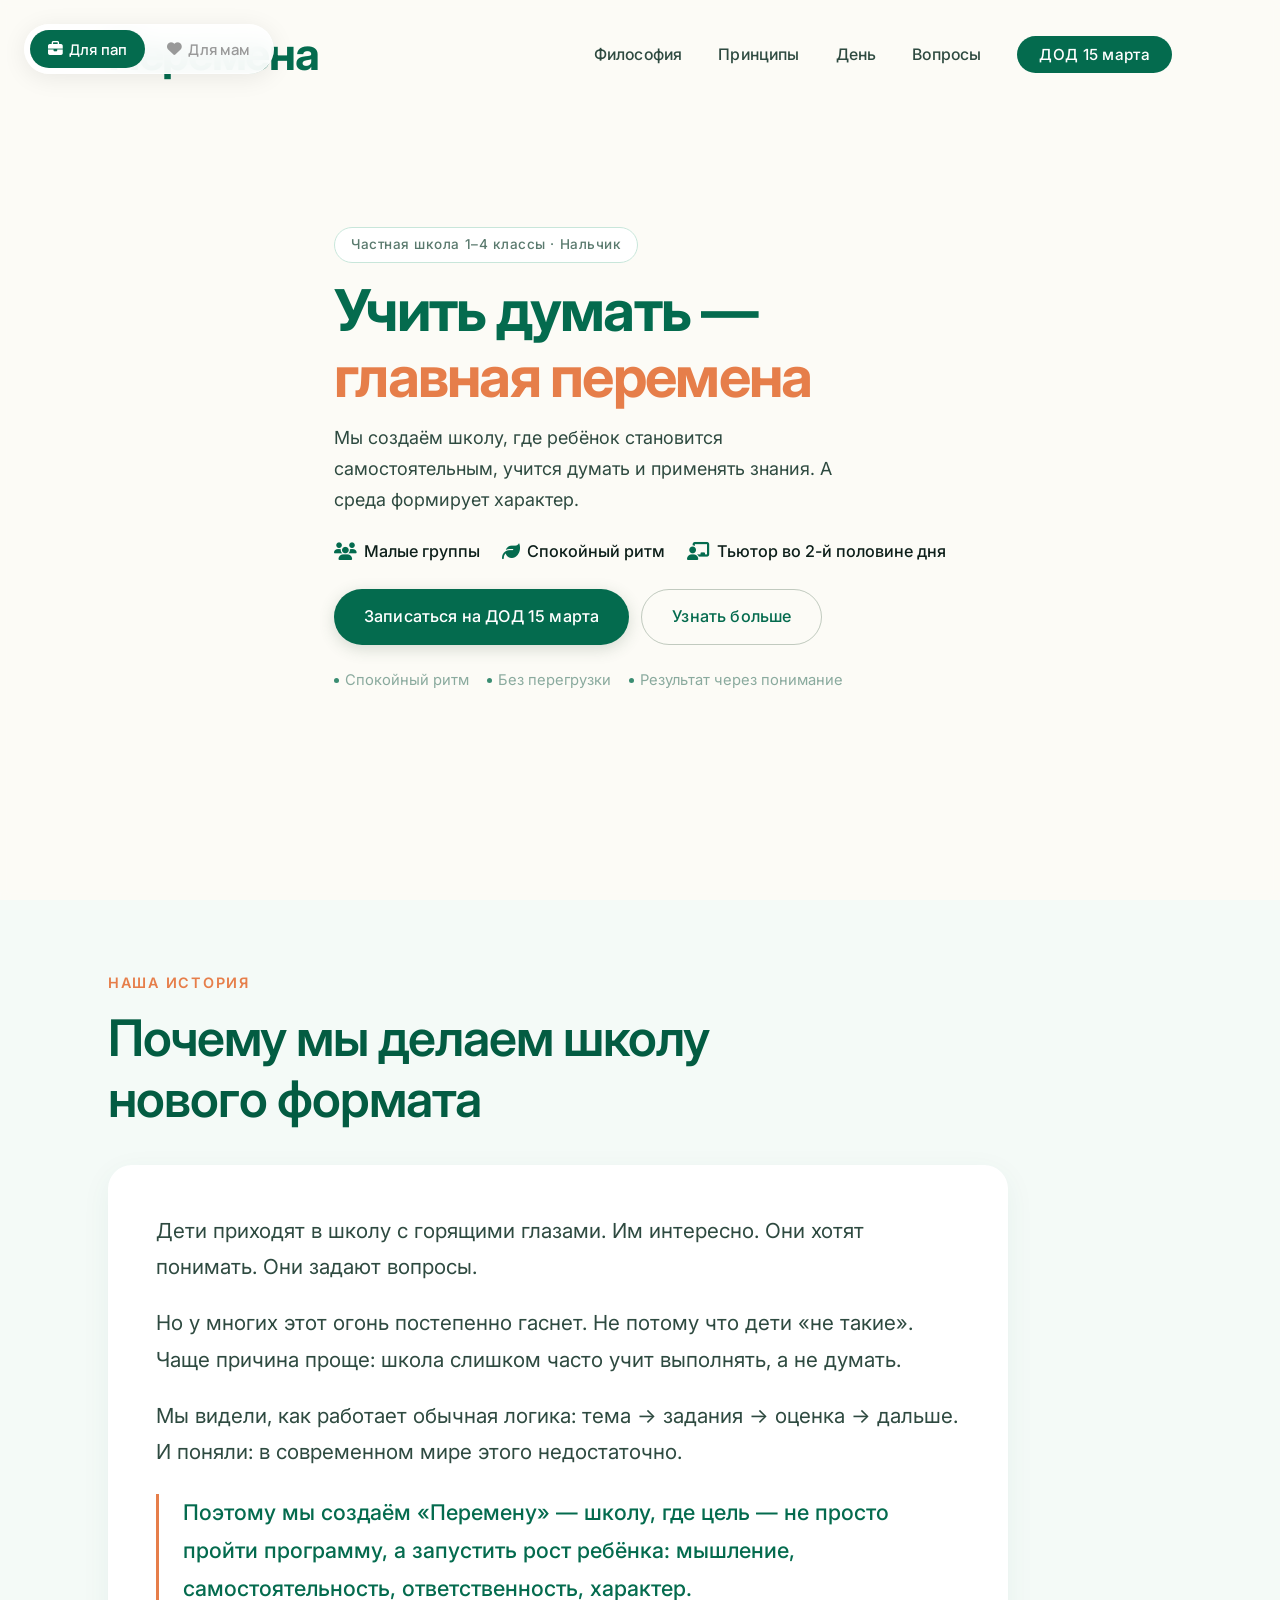
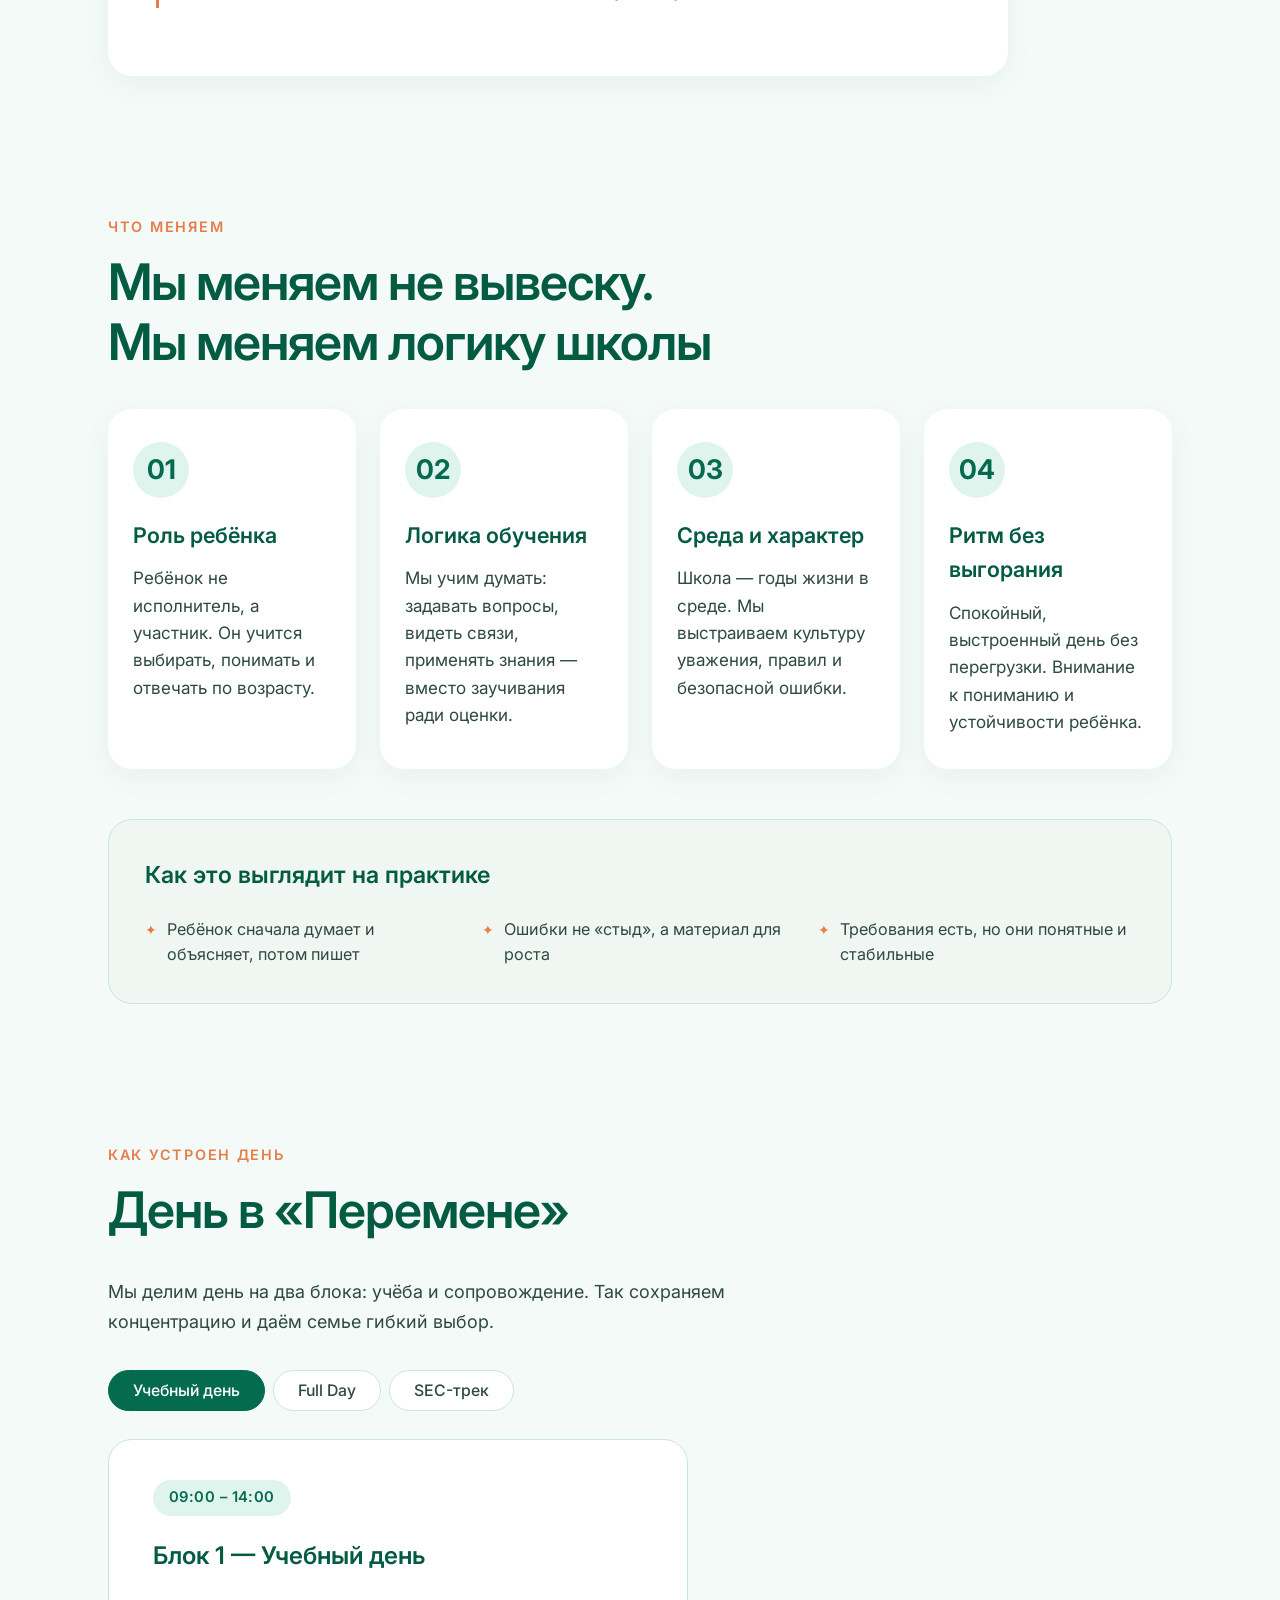
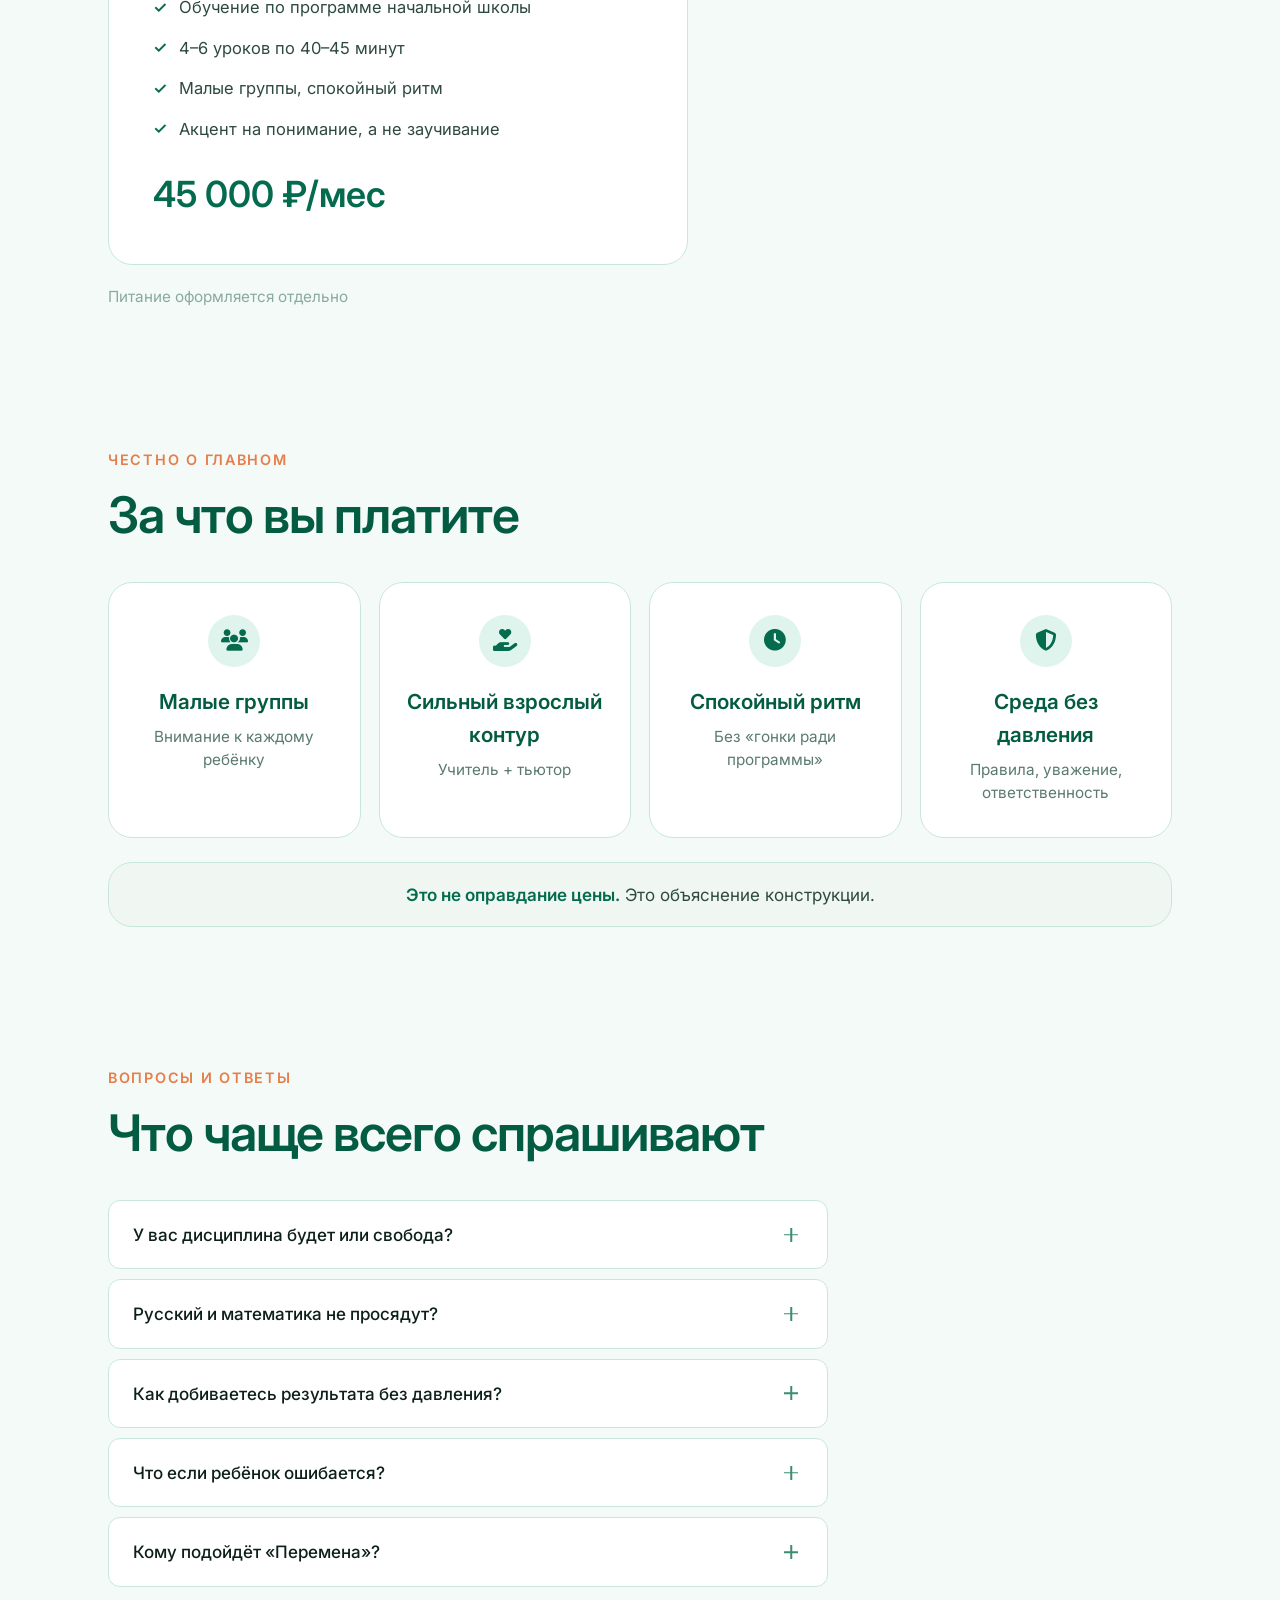
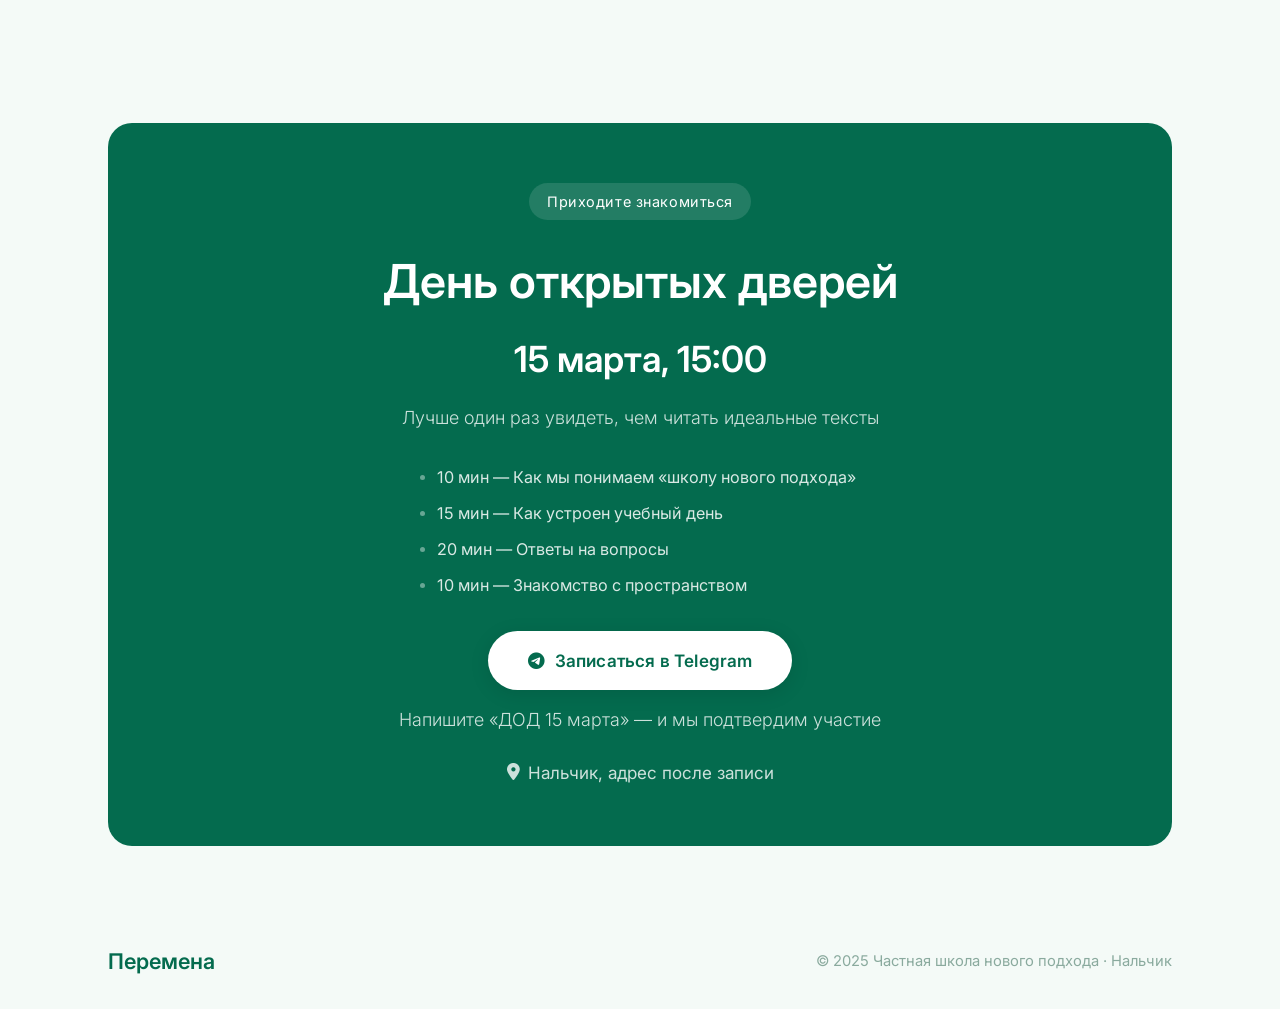
==== index.html @ 1f34ea27 "style: 'Учить думать' green, 'главная перемена' orange" ====
<!DOCTYPE html>
<html lang="ru">
<head>
    <meta charset="UTF-8">
    <meta name="viewport" content="width=device-width, initial-scale=1.0">
    <title>Перемена — частная школа нового подхода в Нальчике</title>
    <link rel="preconnect" href="https://fonts.googleapis.com">
    <link rel="preconnect" href="https://fonts.gstatic.com" crossorigin>
    <link href="https://fonts.googleapis.com/css2?family=Cormorant+Garamond:ital,wght@0,400;0,500;0,600;0,700;1,400;1,500&family=Inter:opsz,wght@14..32,300;14..32,400;14..32,500;14..32,600;14..32,700&family=Manrope:wght@300;400;500;600;700&display=swap" rel="stylesheet">
    <link rel="stylesheet" href="https://cdnjs.cloudflare.com/ajax/libs/font-awesome/6.5.1/css/all.min.css">
    <link rel="stylesheet" href="style1.css">
    <link rel="stylesheet" href="style-mom.css">
</head>
<body class="mode-dad">

    <!-- Переключатель -->
    <div class="mode-switcher" id="modeSwitcher">
        <button class="mode-btn mode-btn-dad active" id="btnDad" onclick="setMode('dad')">
            <i class="fas fa-briefcase"></i> Для пап
        </button>
        <button class="mode-btn mode-btn-mom" id="btnMom" onclick="setMode('mom')">
            <i class="fas fa-heart"></i> Для мам
        </button>
    </div>

    <!-- Навигация -->
    <nav class="navbar" id="navbar">
        <div class="container nav-container">
            <a href="#hero" class="logo">Перемена</a>
            <div class="nav-menu" id="navMenu">
                <ul class="nav-list">
                    <li><a href="#why" class="nav-link">Философия</a></li>
                    <li><a href="#changes" class="nav-link">Принципы</a></li>
                    <li><a href="#schedule" class="nav-link">День</a></li>
                    <li><a href="#faq" class="nav-link">Вопросы</a></li>
                    <li><a href="#cta" class="nav-link btn-nav">ДОД 15 марта</a></li>
                </ul>
            </div>
            <div class="nav-toggle" id="navToggle">
                <span></span><span></span><span></span>
            </div>
        </div>
    </nav>

    <!-- Hero -->
    <section class="hero" id="hero">
        <div class="container">
            <div class="hero-content anim-up">
                <span class="badge">Частная школа 1–4 классы · Нальчик</span>
                <h1 class="dad-content"><span class="text-green">Учить думать —</span><br><span class="text-accent">главная перемена</span></h1>
                <h1 class="mom-content">Школа, где ребенок учится мыслить и действовать самостоятельно</h1>
                <p class="hero-description dad-content">Мы создаём школу, где ребёнок становится самостоятельным, учится думать и применять знания. А среда формирует характер.</p>
                <p class="hero-description mom-content">Здесь детей не торопят и не давят. Здесь учат думать, чувствовать и расти — в безопасной, тёплой среде, где каждый ребёнок важен.</p>
                <div class="hero-features">
                    <div class="feature"><i class="fas fa-users"></i> Малые группы</div>
                    <div class="feature"><i class="fas fa-leaf"></i> Спокойный ритм</div>
                    <div class="feature dad-content"><i class="fas fa-chalkboard-teacher"></i> Тьютор во 2-й половине дня</div>
                    <div class="feature mom-content"><i class="fas fa-heart"></i> Забота и внимание</div>
                </div>
                <div class="hero-buttons dad-content">
                    <a href="#cta" class="btn btn-primary">Записаться на ДОД 15 марта</a>
                    <a href="#why" class="btn btn-outline">Узнать больше</a>
                </div>
                <div class="hero-buttons mom-content">
                    <a href="#cta" class="btn btn-primary">Записаться на консультацию</a>
                    <a href="#why" class="btn btn-outline">Узнать больше</a>
                </div>
                <div class="hero-markers">
                    <span class="marker"><span class="marker-dot"></span> Спокойный ритм</span>
                    <span class="marker"><span class="marker-dot"></span> Без перегрузки</span>
                    <span class="marker dad-content"><span class="marker-dot"></span> Результат через понимание</span>
                    <span class="marker mom-content"><span class="marker-dot"></span> Требовательно и уважительно</span>
                </div>
            </div>
        </div>
    </section>

    <!-- Почему мы -->
    <section class="section" id="why">
        <div class="container">
            <div class="section-header anim-up">
                <span class="section-badge">Наша история</span>
                <h2 class="dad-content">Почему мы делаем школу<br>нового формата</h2>
                <h2 class="mom-content">Школа, которая бережёт детство</h2>
            </div>
            <div class="story-card anim-up">
                <div class="story-text dad-content">
                    <p>Дети приходят в школу с горящими глазами. Им интересно. Они хотят понимать. Они задают вопросы.</p>
                    <p>Но у многих этот огонь постепенно гаснет. Не потому что дети «не такие». Чаще причина проще: школа слишком часто учит выполнять, а не думать.</p>
                    <p>Мы видели, как работает обычная логика: тема → задания → оценка → дальше. И поняли: в современном мире этого недостаточно.</p>
                    <p class="story-emphasis">Поэтому мы создаём «Перемену» — школу, где цель — не просто пройти программу, а запустить рост ребёнка: мышление, самостоятельность, ответственность, характер.</p>
                </div>
                <div class="story-text mom-content">
                    <p>Каждое утро вы отпускаете ребёнка и хотите одного — чтобы он вернулся домой живым, счастливым и с горящими глазами.</p>
                    <p>Не уставшим. Не подавленным. Не с ощущением, что он хуже других.</p>
                    <p>Мы создали «Перемену», потому что верим: школа должна быть местом, где ребёнку хорошо. Где его слышат, понимают и дают расти в своём темпе.</p>
                    <p class="story-emphasis">Здесь ваш ребёнок будет в безопасности — эмоционально и физически. Здесь его будут любить, требовать и верить в него каждый день.</p>
                </div>
            </div>
        </div>
    </section>

    <!-- Принципы -->
    <section class="section" id="changes">
        <div class="container">
            <div class="section-header anim-up">
                <span class="section-badge">Что меняем</span>
                <h2 class="dad-content">Мы меняем не вывеску.<br>Мы меняем логику школы</h2>
                <h2 class="mom-content">Среда, в которой дети расцветают</h2>
            </div>
            <div class="principles-grid">
                <div class="principle-card anim-up">
                    <div class="principle-number">01</div>
                    <h3>Роль ребёнка</h3>
                    <p class="dad-content">Ребёнок не исполнитель, а участник. Он учится выбирать, понимать и отвечать по возрасту.</p>
                    <p class="mom-content">Ваш ребёнок — не «ученик», которого надо заполнить знаниями. Он живой человек, которого мы уважаем и слышим каждый день.</p>
                </div>
                <div class="principle-card anim-up">
                    <div class="principle-number">02</div>
                    <h3>Логика обучения</h3>
                    <p class="dad-content">Мы учим думать: задавать вопросы, видеть связи, применять знания — вместо заучивания ради оценки.</p>
                    <p class="mom-content">Не «выучи и ответь», а «пойми и объясни». Дети учатся думать, а не бояться ошибиться.</p>
                </div>
                <div class="principle-card anim-up">
                    <div class="principle-number">03</div>
                    <h3>Среда и характер</h3>
                    <p class="dad-content">Школа — годы жизни в среде. Мы выстраиваем культуру уважения, правил и безопасной ошибки.</p>
                    <p class="mom-content">Тёплая атмосфера, добрые взрослые, никакого крика и унижения. Ошибки — это нормально.</p>
                </div>
                <div class="principle-card anim-up">
                    <div class="principle-number">04</div>
                    <h3>Ритм без выгорания</h3>
                    <p class="dad-content">Спокойный, выстроенный день без перегрузки. Внимание к пониманию и устойчивости ребёнка.</p>
                    <p class="mom-content">Никаких гонок и перегрузок. Ребёнок приходит домой не измотанным, а живым.</p>
                </div>
            </div>
            <div class="practice-box anim-up">
                <h3>
                    <span class="dad-content">Как это выглядит на практике</span>
                    <span class="mom-content">Как выглядит обычный день</span>
                </h3>
                <div class="practice-items">
                    <div class="practice-item">
                        <span class="practice-icon">✦</span>
                        <span class="dad-content">Ребёнок сначала думает и объясняет, потом пишет</span>
                        <span class="mom-content">Дети приходят с улыбкой и уходят с улыбкой</span>
                    </div>
                    <div class="practice-item">
                        <span class="practice-icon">✦</span>
                        <span class="dad-content">Ошибки не «стыд», а материал для роста</span>
                        <span class="mom-content">Учитель знает имя, характер и особенности каждого</span>
                    </div>
                    <div class="practice-item">
                        <span class="practice-icon">✦</span>
                        <span class="dad-content">Требования есть, но они понятные и стабильные</span>
                        <span class="mom-content">Родители всегда знают, как проходит день ребёнка</span>
                    </div>
                </div>
            </div>
        </div>
    </section>

    <!-- Расписание -->
    <section class="section" id="schedule">
        <div class="container">
            <div class="section-header anim-up">
                <span class="section-badge">Как устроен день</span>
                <h2>День в «Перемене»</h2>
            </div>
            <p class="section-description anim-up">Мы делим день на два блока: учёба и сопровождение. Так сохраняем концентрацию и даём семье гибкий выбор.</p>
            <div class="schedule-tabs anim-up">
                <button class="tab active" data-tab="tab1">Учебный день</button>
                <button class="tab" data-tab="tab2">Full Day</button>
                <button class="tab" data-tab="tab3">SEC-трек</button>
            </div>
            <div class="tab-content active" id="tab1">
                <div class="schedule-card anim-up">
                    <div class="schedule-time">09:00 – 14:00</div>
                    <h3>Блок 1 — Учебный день</h3>
                    <ul class="schedule-list">
                        <li><span class="check-icon">✓</span> Обучение по программе начальной школы</li>
                        <li><span class="check-icon">✓</span> 4–6 уроков по 40–45 минут</li>
                        <li><span class="check-icon">✓</span> Малые группы, спокойный ритм</li>
                        <li><span class="check-icon">✓</span> Акцент на понимание, а не заучивание</li>
                    </ul>
                    <div class="schedule-price dad-content">45 000 ₽/мес</div>
                    <a href="#cta" class="btn btn-primary mom-content" style="margin-top:24px;">Узнать подробности</a>
                </div>
            </div>
            <div class="tab-content" id="tab2">
                <div class="schedule-card">
                    <div class="schedule-time">14:00 – 18:00</div>
                    <h3>Блок 2 — Full Day сопровождение</h3>
                    <ul class="schedule-list">
                        <li><span class="check-icon">✓</span> Тьюторское сопровождение</li>
                        <li><span class="check-icon">✓</span> Домашние задания в мягком режиме</li>
                        <li><span class="check-icon">✓</span> Прогулки и движение</li>
                        <li><span class="check-icon">✓</span> Развивающие занятия и игры</li>
                    </ul>
                    <div class="schedule-note">Во второй половине дня работают тьюторы, а не предметники</div>
                    <div class="schedule-price dad-content">+10 000 ₽ → 55 000 ₽/мес</div>
                    <a href="#cta" class="btn btn-primary mom-content" style="margin-top:24px;">Записаться</a>
                </div>
            </div>
            <div class="tab-content" id="tab3">
                <div class="schedule-card">
                    <div class="schedule-time">14:00 – 19:00</div>
                    <h3>Full Day — SEC-трек</h3>
                    <ul class="schedule-list">
                        <li><span class="check-icon">✓</span> Развитие soft skills</li>
                        <li><span class="check-icon">✓</span> Коммуникация и выступления</li>
                        <li><span class="check-icon">✓</span> Работа в команде</li>
                        <li><span class="check-icon">✓</span> Проекты и креативные модули</li>
                    </ul>
                    <div class="schedule-price dad-content">+20 000 ₽ → 65 000 ₽/мес</div>
                    <a href="#cta" class="btn btn-primary mom-content" style="margin-top:24px;">Узнать подробности</a>
                </div>
            </div>
            <div class="price-note dad-content">Питание оформляется отдельно</div>
            <div class="price-note mom-content">Стоимость — по запросу на консультации</div>
        </div>
    </section>

    <!-- Ценности -->
    <section class="section" id="values">
        <div class="container">
            <div class="section-header anim-up">
                <span class="section-badge dad-content">Честно о главном</span>
                <span class="section-badge mom-content">Что получает ваш ребёнок</span>
                <h2 class="dad-content">За что вы платите</h2>
                <h2 class="mom-content">Всё, что важно для мамы</h2>
            </div>
            <div class="value-grid">
                <div class="value-card anim-up"><div class="value-icon"><i class="fas fa-users"></i></div><h3>Малые группы</h3><p class="dad-content">Внимание к каждому ребёнку</p><p class="mom-content">Учитель видит именно вашего ребёнка</p></div>
                <div class="value-card anim-up"><div class="value-icon"><i class="fas fa-hand-holding-heart"></i></div><h3 class="dad-content">Сильный взрослый контур</h3><h3 class="mom-content">Тёплые взрослые рядом</h3><p class="dad-content">Учитель + тьютор</p><p class="mom-content">Учитель и тьютор, которым можно доверять</p></div>
                <div class="value-card anim-up"><div class="value-icon"><i class="fas fa-clock"></i></div><h3>Спокойный ритм</h3><p class="dad-content">Без «гонки ради программы»</p><p class="mom-content">Ребёнок не устаёт и не выгорает</p></div>
                <div class="value-card anim-up"><div class="value-icon"><i class="fas fa-shield-alt"></i></div><h3 class="dad-content">Среда без давления</h3><h3 class="mom-content">Безопасная среда</h3><p class="dad-content">Правила, уважение, ответственность</p><p class="mom-content">Никакого крика, унижения и буллинга</p></div>
            </div>
            <div class="value-footer anim-up">
                <p class="dad-content"><span class="highlight">Это не оправдание цены.</span> Это объяснение конструкции.</p>
                <p class="mom-content"><span class="highlight">Хотите увидеть своими глазами?</span> Приходите на консультацию.</p>
            </div>
        </div>
    </section>

    <!-- FAQ -->
    <section class="section" id="faq">
        <div class="container">
            <div class="section-header anim-up">
                <span class="section-badge">Вопросы и ответы</span>
                <h2 class="dad-content">Что чаще всего спрашивают</h2>
                <h2 class="mom-content">Вопросы, которые волнуют мам</h2>
            </div>
            <div class="faq-grid anim-up">
                <div class="faq-item"><div class="faq-question"><span class="dad-content">У вас дисциплина будет или свобода?</span><span class="mom-content">Моему ребёнку будет комфортно?</span><span class="faq-icon"></span></div><div class="faq-answer"><div class="faq-answer-inner"><span class="dad-content">Будет порядок и правила — спокойно и уважительно. Наша цель — не «удобные дети», а самостоятельные.</span><span class="mom-content">Да. Мы создаём среду, где ребёнок чувствует себя в безопасности. Правила есть, но они понятные и добрые.</span></div></div></div>
                <div class="faq-item"><div class="faq-question"><span class="dad-content">Русский и математика не просядут?</span><span class="mom-content">А вдруг ребёнок отстанет от программы?</span><span class="faq-icon"></span></div><div class="faq-answer"><div class="faq-answer-inner"><span class="dad-content">База остаётся базой. Мы следим не за «объёмом», а за пониманием и устойчивыми навыками.</span><span class="mom-content">Мы следим за пониманием, а не за объёмом. Ребёнок идёт вперёд, когда готов.</span></div></div></div>
                <div class="faq-item"><div class="faq-question"><span class="dad-content">Как добиваетесь результата без давления?</span><span class="mom-content">Как вы относитесь к ошибкам детей?</span><span class="faq-icon"></span></div><div class="faq-answer"><div class="faq-answer-inner"><span class="dad-content">Результат держится на ритме, требованиях, обратной связи и среде.</span><span class="mom-content">С любовью и пониманием. Ошибка — это не стыд, а часть пути.</span></div></div></div>
                <div class="faq-item"><div class="faq-question"><span class="dad-content">Что если ребёнок ошибается?</span><span class="mom-content">Как я буду знать, как дела у ребёнка?</span><span class="faq-icon"></span></div><div class="faq-answer"><div class="faq-answer-inner"><span class="dad-content">Ошибка — часть обучения. Поддержка есть, но требования тоже.</span><span class="mom-content">Мы на связи. Вы всегда знаете, как прошёл день.</span></div></div></div>
                <div class="faq-item"><div class="faq-question"><span>Кому подойдёт «Перемена»?</span><span class="faq-icon"></span></div><div class="faq-answer"><div class="faq-answer-inner"><span>Семьям, где школа — это не только знания, но и тепло, забота и радость учиться.</span></div></div></div>
            </div>
        </div>
    </section>

    <!-- CTA -->
    <section class="section cta-section" id="cta">
        <div class="container">
            <div class="cta-card dad-content anim-up">
                <span class="cta-badge">Приходите знакомиться</span>
                <h2>День открытых дверей</h2>
                <div class="cta-date">15 марта, 15:00</div>
                <p>Лучше один раз увидеть, чем читать идеальные тексты</p>
                <div class="cta-program">
                    <div class="program-item"><span class="program-dot"></span> 10 мин — Как мы понимаем «школу нового подхода»</div>
                    <div class="program-item"><span class="program-dot"></span> 15 мин — Как устроен учебный день</div>
                    <div class="program-item"><span class="program-dot"></span> 20 мин — Ответы на вопросы</div>
                    <div class="program-item"><span class="program-dot"></span> 10 мин — Знакомство с пространством</div>
                </div>
                <a href="#" class="btn btn-cta"><i class="fab fa-telegram"></i> Записаться в Telegram</a>
                <p class="cta-note">Напишите «ДОД 15 марта» — и мы подтвердим участие</p>
                <div class="cta-address"><i class="fas fa-map-marker-alt"></i><span>Нальчик, адрес после записи</span></div>
            </div>
            <div class="cta-card cta-card-mom mom-content anim-up">
                <span class="cta-badge">Приходите познакомиться</span>
                <h2>Почувствуйте атмосферу сами</h2>
                <p>Слова — это одно. Но когда вы войдёте и увидите — вы поймёте сразу.</p>
                <div class="cta-program">
                    <div class="program-item"><span class="program-dot"></span> Живое знакомство с пространством</div>
                    <div class="program-item"><span class="program-dot"></span> Рассказ об атмосфере и подходе</div>
                    <div class="program-item"><span class="program-dot"></span> Ответы на все вопросы мамы</div>
                    <div class="program-item"><span class="program-dot"></span> Без давления и обязательств</div>
                </div>
                <a href="#" class="btn btn-cta"><i class="fab fa-telegram"></i> Написать в Telegram</a>
                <p class="cta-note">Напишите «Хочу прийти» — и мы свяжемся с вами лично</p>
            </div>
        </div>
    </section>

    <footer>
        <div class="container">
            <div class="footer-content">
                <div class="footer-logo">Перемена</div>
                <div class="footer-copyright">© 2025 Частная школа нового подхода · Нальчик</div>
            </div>
        </div>
    </footer>

    <script>
    function setMode(mode){const b=document.body,bd=document.getElementById('btnDad'),bm=document.getElementById('btnMom');b.classList.remove('mode-dad','mode-mom');b.classList.add('mode-'+mode);bd.classList.toggle('active',mode==='dad');bm.classList.toggle('active',mode==='mom');localStorage.setItem('siteMode',mode)}
    const sm=localStorage.getItem('siteMode');if(sm)setMode(sm);
    const nb=document.getElementById('navbar');window.addEventListener('scroll',()=>nb.classList.toggle('scrolled',scrollY>40));
    const nt=document.getElementById('navToggle'),nm=document.getElementById('navMenu');nt.addEventListener('click',()=>{nm.classList.toggle('active');nt.classList.toggle('active')});document.querySelectorAll('.nav-link').forEach(l=>l.addEventListener('click',()=>{nm.classList.remove('active');nt.classList.remove('active')}));
    document.querySelectorAll('.tab').forEach(t=>t.addEventListener('click',()=>{document.querySelectorAll('.tab').forEach(x=>x.classList.remove('active'));document.querySelectorAll('.tab-content').forEach(x=>x.classList.remove('active'));t.classList.add('active');document.getElementById(t.dataset.tab).classList.add('active')}));
    document.querySelectorAll('.faq-question').forEach(q=>q.addEventListener('click',()=>{const i=q.parentElement,a=i.classList.contains('active');document.querySelectorAll('.faq-item').forEach(x=>x.classList.remove('active'));if(!a)i.classList.add('active')}));
    document.querySelectorAll('a[href^="#"]').forEach(a=>a.addEventListener('click',e=>{e.preventDefault();const t=document.querySelector(a.getAttribute('href'));if(t)t.scrollIntoView({behavior:'smooth',block:'start'})}));
    const obs=new IntersectionObserver(e=>e.forEach(x=>{if(x.isIntersecting)x.target.classList.add('visible')}),{threshold:0.08,rootMargin:'0px 0px -40px 0px'});document.querySelectorAll('.anim-up').forEach(el=>obs.observe(el));
    </script>
</body>
</html>
---- style1.css ----
/* ========== RESET & VARIABLES ========== */
*, *::before, *::after { margin: 0; padding: 0; box-sizing: border-box; }

:root {
    --primary: #046b4e;
    --primary-dark: #035c42;
    --primary-light: #e0f4ee;
    --primary-muted: #3a8d72;
    --accent: #e67e4a;
    --accent-light: #fdf3ed;
    --text-dark: #0d1f1a;
    --text-medium: #2e4a40;
    --text-light: #5a7a6e;
    --text-muted: #8aaa9e;
    --bg: #f4faf7;
    --bg-warm: #f8fcfa;
    --white: #ffffff;
    --cream: #f0f7f3;
    --border: #c8e6da;
    --shadow-sm: 0 2px 8px rgba(4,107,78,0.04);
    --shadow: 0 8px 30px rgba(4,107,78,0.06);
    --shadow-hover: 0 16px 48px rgba(4,107,78,0.1);
    --radius: 24px;
    --radius-sm: 12px;
    --radius-xs: 8px;
    --transition: 0.4s cubic-bezier(0.23, 1, 0.32, 1);
    --font-display: 'Inter', -apple-system, sans-serif;
    --font-body: 'Inter', -apple-system, sans-serif;
}

html { font-size: 18px; scroll-behavior: smooth; }

body {
    font-family: var(--font-body);
    background-color: var(--bg);
    background-image: url('https://images.unsplash.com/photo-1580582932707-520aed937b7b?q=80&w=2070&auto=format&fit=crop');
    background-size: cover;
    background-position: center;
    background-attachment: fixed;
    color: var(--text-dark);
    line-height: 1.6;
    font-weight: 400;
    -webkit-font-smoothing: antialiased;
    overflow-x: hidden;
}
body::after {
    content: '';
    position: fixed;
    inset: 0;
    background: rgba(254, 251, 247, 0.78);
    backdrop-filter: blur(5px);
    -webkit-backdrop-filter: blur(5px);
    z-index: 0;
    pointer-events: none;
}

.container { max-width: 1120px; margin: 0 auto; padding: 0 28px; }

/* ========== ANIMATIONS ========== */
.anim-up {
    opacity: 0;
    transform: translateY(32px);
    transition: opacity 0.7s var(--transition), transform 0.7s var(--transition);
}
.anim-up.visible {
    opacity: 1;
    transform: translateY(0);
}

/* ========== NAVBAR ========== */
.navbar {
    position: fixed;
    top: 0; left: 0; right: 0;
    z-index: 100;
    padding: 18px 0;
    transition: all 0.4s ease;
    background: transparent;
}
.navbar.scrolled {
    background: rgba(255, 251, 247, 0.92);
    backdrop-filter: blur(10px);
    -webkit-backdrop-filter: blur(10px);
    padding: 12px 0;
    border-bottom: 1px solid rgba(43, 79, 59, 0.08);
    box-shadow: var(--shadow-sm);
}
.nav-container { display: flex; justify-content: space-between; align-items: center; }
.logo {
    font-size: 2.5rem;
    font-weight: 700;
    color: var(--primary);
    text-decoration: none;
    letter-spacing: -0.03em;
}
.nav-list {
    display: flex; list-style: none;
    gap: 36px; align-items: center;
}
.nav-link {
    text-decoration: none;
    color: var(--text-medium);
    font-weight: 500;
    font-size: 0.88rem;
    letter-spacing: 0.01em;
    transition: color 0.25s;
    position: relative;
}
.nav-link::after {
    content: '';
    position: absolute; bottom: -4px; left: 0;
    width: 0; height: 1.5px;
    background: var(--primary);
    transition: width 0.3s ease;
}
.nav-link:hover { color: var(--primary); }
.nav-link:hover::after { width: 100%; }
.btn-nav {
    background: var(--primary);
    color: var(--white) !important;
    padding: 9px 22px;
    border-radius: 50px;
    font-size: 0.85rem;
    transition: all 0.3s ease;
    letter-spacing: 0.02em;
}
.btn-nav::after { display: none; }
.btn-nav:hover { background: var(--primary-dark); color: var(--white) !important; transform: translateY(-1px); }

/* Burger */
.nav-toggle { display: none; cursor: pointer; width: 28px; height: 20px; position: relative; }
.nav-toggle span {
    display: block; width: 100%; height: 2px;
    background: var(--primary);
    position: absolute; left: 0;
    transition: all 0.3s ease;
}
.nav-toggle span:nth-child(1) { top: 0; }
.nav-toggle span:nth-child(2) { top: 9px; }
.nav-toggle span:nth-child(3) { top: 18px; }
.nav-toggle.active span:nth-child(1) { top: 9px; transform: rotate(45deg); }
.nav-toggle.active span:nth-child(2) { opacity: 0; }
.nav-toggle.active span:nth-child(3) { top: 9px; transform: rotate(-45deg); }

/* ========== HERO ========== */
.hero {
    min-height: 100vh;
    display: flex; align-items: center; justify-content: center;
    padding: 80px 0 60px;
    position: relative;
    z-index: 1;
    background: none;
    overflow: hidden;
}
.hero::before { display: none; }
.hero-content { max-width: 700px; position: relative; z-index: 1; }
.badge {
    display: inline-block;
    background: var(--white);
    color: var(--text-light);
    padding: 6px 16px;
    border-radius: 50px;
    font-size: 0.75rem;
    font-weight: 500;
    margin-bottom: 14px;
    letter-spacing: 0.04em;
    border: 1px solid var(--border);
}
h1 {
    font-size: clamp(2rem, 5vw, 3.2rem);
    font-weight: 700;
    letter-spacing: -0.03em;
    color: var(--primary-dark);
    margin-bottom: 14px;
    line-height: 1.15;
}
.text-green { color: var(--primary); }
.text-accent { color: var(--accent); }
.hero-subtitle {
    font-size: clamp(1.55rem, 3vw, 2rem);
    font-weight: 600;
    color: var(--accent);
    margin-bottom: 16px;
    line-height: 1.5;
}
.hero-description {
    font-size: 1rem;
    color: var(--text-medium);
    margin-bottom: 24px;
    max-width: 540px;
    line-height: 1.7;
    font-weight: 400;
}
.hero-features {
    display: flex; gap: 22px; flex-wrap: wrap; margin-bottom: 24px;
}
.feature {
    display: flex; align-items: center; gap: 7px;
    color: var(--text-dark); font-weight: 500; font-size: 0.9rem;
}
.feature i { color: var(--primary); font-size: 1rem; }

.hero-buttons { display: flex; gap: 12px; flex-wrap: wrap; margin-bottom: 24px; }
.btn {
    display: inline-flex; align-items: center; justify-content: center;
    padding: 14px 30px; border-radius: 50px;
    font-family: var(--font-body);
    font-weight: 500; text-decoration: none;
    transition: all var(--transition);
    border: none; cursor: pointer;
    font-size: 0.9rem; gap: 8px;
    letter-spacing: 0.01em;
}
.btn-primary {
    background: var(--primary); color: var(--white);
    box-shadow: 0 4px 16px rgba(58,90,64,0.2);
}
.btn-primary:hover { background: var(--primary-dark); transform: translateY(-2px); box-shadow: 0 8px 24px rgba(58,90,64,0.25); }
.btn-outline {
    background: transparent; color: var(--primary);
    border: 1.5px solid rgba(58,90,64,0.3);
}
.btn-outline:hover { background: var(--primary-light); border-color: var(--primary); }

.hero-markers { display: flex; gap: 18px; flex-wrap: wrap; }
.marker {
    display: flex; align-items: center; gap: 6px;
    color: var(--text-muted); font-size: 0.82rem; font-weight: 400;
}
.marker-dot {
    width: 5px; height: 5px;
    background: var(--primary-muted);
    border-radius: 50%;
    flex-shrink: 0;
}

/* ========== SECTIONS ========== */
.section {
    padding: 68px 0;
    background: none;
    margin: 0;
    border-radius: 0;
    position: relative;
    z-index: 1;
}
.section:first-of-type {
    border-radius: 0;
}
.section + .section { border-top: none; }

.section-header { margin-bottom: 36px; }
.section-badge {
    display: inline-block;
    color: var(--accent);
    font-size: 0.8rem;
    font-weight: 600;
    letter-spacing: 0.12em;
    text-transform: uppercase;
    margin-bottom: 14px;
}
.section-header h2 {
    font-size: clamp(1.85rem, 4vw, 2.8rem);
    font-weight: 600;
    color: var(--primary-dark);
    line-height: 1.2;
    letter-spacing: -0.02em;
}
.section-description {
    max-width: 640px;
    color: var(--text-medium);
    font-size: 1rem;
    line-height: 1.7;
    font-weight: 400;
    margin-bottom: 32px;
}

/* ========== STORY ========== */
.story-card {
    background: var(--white);
    padding: 48px;
    border-radius: var(--radius);
    box-shadow: var(--shadow);
    max-width: 900px;
}
.story-text { font-size: 1.15rem; color: var(--text-medium); }
.story-text p { margin-bottom: 20px; line-height: 1.75; }
.story-emphasis {
    font-size: 1.2rem;
    font-weight: 500;
    color: var(--primary);
    border-left: 3px solid var(--accent);
    padding-left: 24px;
    margin-top: 24px;
}

/* ========== PRINCIPLES ========== */
.principles-grid {
    display: grid;
    grid-template-columns: repeat(4, 1fr);
    gap: 24px;
    margin-bottom: 50px;
}
.principle-card {
    background: var(--white);
    padding: 32px 24px;
    border-radius: var(--radius);
    box-shadow: var(--shadow);
    transition: all 0.2s;
    border: 1px solid transparent;
}
.principle-card:hover {
    border-color: var(--primary-light);
    transform: translateY(-4px);
    box-shadow: var(--shadow-hover);
}
.principle-number {
    width: 56px; height: 56px;
    background: var(--primary-light);
    border-radius: 50%;
    display: flex; align-items: center; justify-content: center;
    margin-bottom: 20px;
    font-size: 1.5rem;
    font-weight: 700;
    color: var(--primary);
}
.principle-card h3 {
    font-size: 1.2rem;
    margin-bottom: 12px;
    color: var(--primary-dark);
    font-weight: 600;
}
.principle-card p {
    color: var(--text-medium);
    line-height: 1.6;
    font-size: 0.95rem;
}

.practice-box {
    background: var(--cream);
    padding: 36px;
    border-radius: var(--radius);
    border: 1px solid var(--border);
}
.practice-box h3 {
    font-size: 1.3rem;
    font-weight: 600;
    color: var(--primary-dark);
    margin-bottom: 24px;
}
.practice-items { display: grid; grid-template-columns: repeat(3, 1fr); gap: 20px; }
.practice-item {
    display: flex; align-items: flex-start; gap: 10px;
    color: var(--text-medium); font-size: 0.9rem; font-weight: 400; line-height: 1.55;
}
.practice-icon { color: var(--accent); font-size: 0.75rem; flex-shrink: 0; margin-top: 3px; }

/* ========== SCHEDULE ========== */
.schedule-tabs { display: flex; gap: 8px; margin-bottom: 28px; flex-wrap: wrap; }
.tab {
    padding: 10px 24px;
    background: var(--white);
    border: 1px solid var(--border);
    border-radius: 50px;
    cursor: pointer;
    font-family: var(--font-body);
    font-weight: 500;
    transition: all 0.25s ease;
    font-size: 0.88rem;
    color: var(--text-medium);
}
.tab:hover { border-color: var(--primary-muted); }
.tab.active { background: var(--primary); color: var(--white); border-color: var(--primary); }
.tab-content { display: none; }
.tab-content.active { display: block; }

.schedule-card {
    background: var(--white);
    padding: 40px 44px;
    border-radius: var(--radius);
    border: 1px solid var(--border);
    max-width: 580px;
}
.schedule-time {
    display: inline-block;
    background: var(--primary-light);
    color: var(--primary);
    padding: 6px 16px;
    border-radius: 50px;
    font-weight: 600;
    font-size: 0.82rem;
    margin-bottom: 20px;
    letter-spacing: 0.03em;
}
.schedule-card h3 {
    font-size: 1.35rem;
    font-weight: 600;
    color: var(--primary-dark);
    margin-bottom: 20px;
}
.schedule-list { list-style: none; margin: 0; }
.schedule-list li {
    display: flex; align-items: center; gap: 12px;
    margin-bottom: 14px; color: var(--text-medium);
    font-size: 0.92rem; font-weight: 400;
}
.check-icon { color: var(--primary); font-weight: 600; font-size: 0.9rem; }
.schedule-note {
    background: var(--accent-light);
    padding: 14px 18px;
    border-radius: var(--radius-xs);
    color: var(--accent);
    margin: 20px 0;
    font-size: 0.85rem;
    font-weight: 500;
}
.schedule-price {
    font-size: 2rem;
    font-weight: 600;
    color: var(--primary);
    margin-top: 24px;
}
.price-note { margin-top: 20px; color: var(--text-muted); font-size: 0.85rem; }

/* ========== VALUES ========== */
.value-grid {
    display: grid;
    grid-template-columns: repeat(4, 1fr);
    gap: 18px;
    margin-bottom: 24px;
}
.value-card {
    background: var(--white);
    padding: 32px 24px;
    border-radius: var(--radius);
    border: 1px solid var(--border);
    text-align: center;
    transition: all var(--transition);
}
.value-card:hover { transform: translateY(-3px); box-shadow: var(--shadow); }
.value-icon {
    width: 52px; height: 52px;
    background: var(--primary-light);
    border-radius: 50%;
    display: flex; align-items: center; justify-content: center;
    margin: 0 auto 18px;
}
.value-icon i { font-size: 1.2rem; color: var(--primary); }
.value-card h3 {
    font-size: 1.15rem;
    font-weight: 600;
    margin-bottom: 8px;
    color: var(--primary-dark);
}
.value-card p { color: var(--text-light); font-size: 0.85rem; line-height: 1.5; font-weight: 400; }
.value-footer {
    text-align: center;
    font-size: 0.95rem;
    color: var(--text-medium);
    padding: 18px 24px;
    background: var(--cream);
    border-radius: var(--radius);
    border: 1px solid var(--border);
}
.highlight { color: var(--primary); font-weight: 600; }

/* ========== FAQ ========== */
.faq-grid { max-width: 720px; display: flex; flex-direction: column; gap: 10px; }
.faq-item {
    background: var(--white);
    border-radius: var(--radius-sm);
    border: 1px solid var(--border);
    overflow: hidden;
    transition: all 0.3s ease;
}
.faq-item:hover { border-color: var(--primary-light); }
.faq-question {
    padding: 20px 24px;
    display: flex; justify-content: space-between; align-items: center;
    cursor: pointer;
    font-weight: 500; font-size: 0.95rem;
    color: var(--text-dark);
    transition: all 0.25s;
    gap: 16px;
}
.faq-icon {
    width: 24px; height: 24px; flex-shrink: 0;
    position: relative;
    transition: transform 0.3s ease;
}
.faq-icon::before, .faq-icon::after {
    content: '';
    position: absolute;
    background: var(--primary-muted);
    transition: all 0.3s ease;
}
.faq-icon::before { width: 14px; height: 1.5px; top: 50%; left: 50%; transform: translate(-50%, -50%); }
.faq-icon::after { width: 1.5px; height: 14px; top: 50%; left: 50%; transform: translate(-50%, -50%); }
.faq-item.active .faq-icon::after { transform: translate(-50%, -50%) rotate(90deg); opacity: 0; }
.faq-answer {
    max-height: 0; overflow: hidden;
    transition: max-height 0.4s cubic-bezier(0.23, 1, 0.32, 1);
}
.faq-answer-inner {
    padding: 0 24px 22px;
    color: var(--text-medium);
    font-size: 0.9rem;
    line-height: 1.7;
    font-weight: 300;
}
.faq-item.active .faq-answer { max-height: 200px; }

/* ========== CTA ========== */
.cta-section { border-top: none !important; }
.cta-card {
    background: var(--primary);
    color: var(--white);
    padding: 60px 50px;
    border-radius: var(--radius);
    text-align: center;
    position: relative;
    overflow: hidden;
}
.cta-badge {
    display: inline-block;
    background: rgba(255,255,255,0.12);
    padding: 7px 18px;
    border-radius: 50px;
    font-size: 0.8rem;
    margin-bottom: 24px;
    letter-spacing: 0.04em;
}
.cta-card h2 {
    font-size: clamp(1.8rem, 4vw, 2.6rem);
    font-weight: 600;
    margin-bottom: 12px;
    color: var(--white);
}
.cta-card > p { color: rgba(255,255,255,0.8); font-size: 1rem; font-weight: 300; }
.cta-program {
    max-width: 440px; margin: 32px auto;
    text-align: left;
}
.program-item {
    display: flex; align-items: center; gap: 12px;
    margin-bottom: 10px;
    color: rgba(255,255,255,0.85);
    font-size: 0.9rem; font-weight: 400;
}
.program-dot {
    width: 5px; height: 5px;
    background: rgba(255,255,255,0.4);
    border-radius: 50%; flex-shrink: 0;
}
.btn-cta {
    display: inline-flex; align-items: center; gap: 10px;
    padding: 16px 40px;
    background: var(--white); color: var(--primary);
    border-radius: 50px;
    font-weight: 600; font-size: 0.95rem;
    text-decoration: none;
    transition: all var(--transition);
    box-shadow: 0 4px 20px rgba(0,0,0,0.1);
}
.btn-cta:hover { transform: translateY(-2px); box-shadow: 0 8px 30px rgba(0,0,0,0.15); }
.cta-note { margin-top: 16px; color: rgba(255,255,255,0.6); font-size: 0.82rem; }
.cta-date {
    font-size: 2rem;
    font-weight: 600;
    margin-bottom: 16px;
}
.cta-address {
    display: flex; align-items: center; justify-content: center;
    gap: 8px;
    color: rgba(255,255,255,0.8);
    margin-top: 24px;
    font-size: 0.95rem;
}

/* ========== FOOTER ========== */
footer {
    padding: 30px 0;
    background: none;
    position: relative;
    z-index: 1;
}
.footer-content {
    display: flex; justify-content: space-between;
    align-items: center; flex-wrap: wrap; gap: 16px;
}
.footer-logo {
    font-size: 1.2rem; font-weight: 600; color: var(--primary);
}
.footer-copyright { color: var(--text-muted); font-size: 0.82rem; }

/* ========== MODE VISIBILITY ========== */
.mode-dad .mom-content { display: none !important; }
.mode-mom .dad-content { display: none !important; }

/* ========== RESPONSIVE ========== */
@media (max-width: 1024px) {
    .principles-grid { grid-template-columns: repeat(2, 1fr); }
    .value-grid { grid-template-columns: repeat(2, 1fr); }
}

@media (max-width: 768px) {
    html { font-size: 16px; }
    .container { padding: 0 20px; }
    body { background-attachment: scroll; }

    /* Navbar */
    .navbar { padding: 14px 0; }
    .navbar.scrolled { padding: 10px 0; }
    .logo { font-size: 1.8rem; }
    .nav-list { display: none; }
    .nav-toggle { display: block; }
    .nav-menu.active .nav-list {
        display: flex; flex-direction: column;
        position: absolute;
        top: 60px; left: 16px; right: 16px;
        background: var(--white);
        padding: 24px;
        gap: 16px;
        border-radius: var(--radius);
        box-shadow: var(--shadow-hover);
        border: 1px solid var(--border);
        z-index: 200;
    }
    .nav-menu.active .btn-nav {
        text-align: center;
        display: block;
        padding: 12px 20px;
    }

    /* Hero */
    .hero { padding: 80px 0 48px; min-height: 100vh; }
    h1 { font-size: 1.8rem; }
    .hero-subtitle { font-size: 1.3rem; margin-bottom: 12px; }
    .hero-description { font-size: 0.95rem; margin-bottom: 20px; }
    .hero-features { flex-direction: column; gap: 8px; margin-bottom: 20px; }
    .feature { font-size: 0.88rem; }
    .hero-buttons { flex-direction: column; gap: 10px; margin-bottom: 20px; }
    .btn { width: 100%; justify-content: center; padding: 13px 24px; }
    .hero-markers { flex-direction: column; gap: 6px; }
    .marker { font-size: 0.8rem; }
    .badge { font-size: 0.72rem; padding: 5px 12px; margin-bottom: 10px; }

    /* Sections */
    .section { padding: 48px 0; }
    .section-header { margin-bottom: 28px; }
    .section-header h2 { font-size: 1.6rem; }
    .section-badge { font-size: 0.72rem; }
    .section-description { font-size: 0.95rem; margin-bottom: 28px; }

    /* Story */
    .story-card { padding: 28px 22px; }
    .story-text { font-size: 1rem; }
    .story-emphasis { font-size: 1.05rem; padding-left: 18px; }

    /* Principles */
    .principles-grid { grid-template-columns: 1fr; gap: 14px; margin-bottom: 28px; }
    .principle-card { padding: 24px 20px; }
    .principle-number { width: 44px; height: 44px; font-size: 1.2rem; margin-bottom: 14px; }
    .principle-card h3 { font-size: 1.1rem; }
    .principle-card p { font-size: 0.9rem; }
    .practice-box { padding: 24px 20px; }
    .practice-box h3 { font-size: 1.1rem; margin-bottom: 18px; }
    .practice-items { grid-template-columns: 1fr; gap: 12px; }
    .practice-item { font-size: 0.88rem; }

    /* Schedule */
    .schedule-tabs { gap: 6px; }
    .tab { padding: 9px 16px; font-size: 0.82rem; }
    .schedule-card { padding: 28px 22px; max-width: 100%; }
    .schedule-card h3 { font-size: 1.15rem; }
    .schedule-list li { font-size: 0.9rem; gap: 10px; margin-bottom: 10px; }
    .schedule-price { font-size: 1.6rem; }
    .schedule-note { font-size: 0.82rem; padding: 12px 14px; }

    /* Values */
    .value-grid { grid-template-columns: repeat(2, 1fr); gap: 12px; }
    .value-card { padding: 24px 16px; }
    .value-icon { width: 44px; height: 44px; margin-bottom: 14px; }
    .value-icon i { font-size: 1rem; }
    .value-card h3 { font-size: 1rem; }
    .value-card p { font-size: 0.82rem; }
    .value-footer { padding: 14px 18px; font-size: 0.88rem; }

    /* FAQ */
    .faq-grid { gap: 8px; }
    .faq-question { padding: 16px 18px; font-size: 0.9rem; }
    .faq-answer-inner { padding: 0 18px 18px; font-size: 0.85rem; }

    /* CTA */
    .cta-card { padding: 40px 22px; }
    .cta-card h2 { font-size: 1.5rem; }
    .cta-date { font-size: 1.5rem; }
    .cta-program { margin: 24px auto; }
    .program-item { font-size: 0.85rem; }
    .btn-cta { padding: 14px 32px; font-size: 0.9rem; }
    .cta-note { font-size: 0.78rem; }
    .cta-address { font-size: 0.85rem; }

    /* Footer */
    .footer-content { flex-direction: column; text-align: center; gap: 8px; }
    .footer-logo { font-size: 1.1rem; }
    .footer-copyright { font-size: 0.78rem; }

    .mode-switcher {
        top: 16px;
        left: 16px;
        padding: 4px;
    }
    .mode-btn { padding: 8px 14px; font-size: 0.75rem; }
}

@media (max-width: 380px) {
    .container { padding: 0 16px; }
    h1 { font-size: 1.5rem; }
    .hero-subtitle { font-size: 1.1rem; }
    .value-grid { grid-template-columns: 1fr; }
    .cta-card { padding: 32px 18px; }
    .cta-card h2 { font-size: 1.3rem; }
    .tab { padding: 8px 12px; font-size: 0.78rem; }
}
---- style-mom.css ----
/* ========== MODE SWITCHER ========== */
.mode-switcher {
    position: fixed;
    top: 24px; left: 24px;
    z-index: 999;
    display: flex; gap: 4px;
    background: rgba(255,255,255,0.92);
    padding: 5px;
    border-radius: 50px;
    box-shadow: 0 4px 24px rgba(0,0,0,0.08);
    backdrop-filter: blur(12px);
    -webkit-backdrop-filter: blur(12px);
    border: 1px solid rgba(255,255,255,0.6);
}
.mode-btn {
    padding: 9px 18px;
    border-radius: 50px;
    border: none;
    font-size: 0.82rem;
    font-weight: 600;
    cursor: pointer;
    transition: all 0.3s ease;
    display: flex; align-items: center; gap: 6px;
    color: #999;
    background: transparent;
    font-family: 'Manrope', sans-serif;
    letter-spacing: 0.01em;
}
.mode-btn-dad.active { background: var(--primary, #046b4e); color: white; }
.mode-btn-mom.active { background: #b89585; color: white; }
.mode-btn:hover:not(.active) { background: #f5f0ec; color: #777; }

/* ========== MOM MODE: BACKGROUND ========== */
body.mode-mom {
    background-image: url('bg-mom3.png');
    background-size: cover;
    background-position: center;
    background-attachment: fixed;
    background-color: #f3ece6;
}
body.mode-mom::after {
    background: rgba(255, 253, 250, 0.78);
    backdrop-filter: blur(6px);
    -webkit-backdrop-filter: blur(6px);
}

/* ========== MOM NAVBAR ========== */
body.mode-mom .navbar.scrolled {
    background: rgba(255, 253, 250, 0.9);
    border-bottom-color: rgba(184, 149, 133, 0.1);
}
body.mode-mom .navbar:not(.scrolled) {
    background: transparent;
}
body.mode-mom .navbar:not(.scrolled) .logo { color: #5a4a42; }
body.mode-mom .navbar:not(.scrolled) .nav-link { color: #6b5d55; }
body.mode-mom .navbar .nav-link { color: #6b5d55; }
body.mode-mom .navbar .nav-link:hover { color: #b89585; }
body.mode-mom .navbar .nav-link::after { background: #b89585; }
body.mode-mom .logo { color: #5a4a42; }

/* ========== MOM HERO ========== */
body.mode-mom .hero {
    background: none;
    backdrop-filter: none;
    -webkit-backdrop-filter: none;
}
body.mode-mom .hero::before { display: none; }
body.mode-mom .hero-content {
    background: none;
    backdrop-filter: none;
    -webkit-backdrop-filter: none;
    border-radius: 0;
    padding: 0;
    border: none;
    box-shadow: none;
}

/* ========== MOM SECTIONS ========== */
body.mode-mom .section {
    background: none;
    backdrop-filter: none;
    -webkit-backdrop-filter: none;
    border-radius: 0;
    margin: 0;
    border-top: none !important;
}
body.mode-mom .section:first-of-type { border-radius: 0; }
body.mode-mom .section::before { display: none; }
body.mode-mom .section > .container { position: relative; }

/* ========== MOM CARDS ========== */
body.mode-mom .story-card,
body.mode-mom .schedule-card,
body.mode-mom .principle-card,
body.mode-mom .value-card,
body.mode-mom .faq-item,
body.mode-mom .value-footer,
body.mode-mom .practice-box {
    background: #fffdfb;
    backdrop-filter: none;
    -webkit-backdrop-filter: none;
    border-color: rgba(184, 149, 133, 0.12);
    box-shadow: 0 2px 12px rgba(160, 130, 110, 0.05);
}
body.mode-mom .principle-card:hover,
body.mode-mom .value-card:hover {
    box-shadow: 0 6px 24px rgba(160, 130, 110, 0.1);
    border-color: rgba(184, 149, 133, 0.2);
}
body.mode-mom .faq-item:hover { border-color: rgba(184, 149, 133, 0.25); }
body.mode-mom .faq-question:hover { background: rgba(184, 149, 133, 0.04); }
body.mode-mom .practice-box { background: #fdf9f6; }

/* ========== MOM COLORS — soft warm blush ========== */
body.mode-mom .badge {
    background: rgba(184, 149, 133, 0.08);
    border-color: rgba(184, 149, 133, 0.15);
    color: #b89585;
}
body.mode-mom .section-badge { color: #b89585; }
body.mode-mom .schedule-time {
    background: rgba(184, 149, 133, 0.08);
    color: #a08272;
}
body.mode-mom .check-icon { color: #b89585; }
body.mode-mom .practice-icon { color: #c4a898; }
body.mode-mom .marker-dot { background: #c4a898; }
body.mode-mom .principle-number { color: rgba(184, 149, 133, 0.12); }
body.mode-mom .schedule-note {
    background: rgba(184, 149, 133, 0.06);
    color: #a08272;
}

/* ========== MOM CTA ========== */
body.mode-mom .cta-card-mom {
    background: linear-gradient(135deg, #b89585 0%, #a68475 100%);
}
body.mode-mom .cta-card-mom h2 { color: white; }
body.mode-mom .cta-card-mom .cta-badge {
    background: rgba(255,255,255,0.15);
}
body.mode-mom .cta-card-mom .program-dot { background: rgba(255,255,255,0.35); }

/* ========== MOM FOOTER ========== */
body.mode-mom footer {
    background: none;
    backdrop-filter: none;
    -webkit-backdrop-filter: none;
    border-radius: 0;
    border-top: none;
    margin: 0;
}
body.mode-mom .footer-logo { color: #5a4a42; }
body.mode-mom .footer-copyright { color: #a09890; }

/* ========== MOM BUTTONS ========== */
body.mode-mom .btn-primary {
    background: #b89585;
    box-shadow: 0 4px 16px rgba(184, 149, 133, 0.25);
}
body.mode-mom .btn-primary:hover {
    background: #a68475;
    box-shadow: 0 8px 24px rgba(184, 149, 133, 0.3);
}
body.mode-mom .btn-outline {
    color: #a08272;
    border-color: rgba(184, 149, 133, 0.3);
}
body.mode-mom .btn-outline:hover {
    background: rgba(184, 149, 133, 0.06);
    border-color: #b89585;
    color: #b89585;
}
body.mode-mom .btn-nav {
    background: #b89585;
}
body.mode-mom .btn-nav:hover {
    background: #a68475;
}
body.mode-mom .btn-cta {
    color: #a08272;
}

/* ========== MOM TAB ========== */
body.mode-mom .tab {
    border-color: rgba(184, 149, 133, 0.15);
}
body.mode-mom .tab.active {
    background: #b89585;
    border-color: #b89585;
    color: white;
}
body.mode-mom .tab:hover:not(.active) {
    border-color: #c4a898;
    color: #a08272;
}

/* ========== MOM FAQ icon ========== */
body.mode-mom .faq-icon::before,
body.mode-mom .faq-icon::after {
    background: #c4a898;
}

/* ========== MOM TYPOGRAPHY ========== */
body.mode-mom h1 {
    color: #3a3028;
    font-family: 'Cormorant Garamond', Georgia, serif;
    font-weight: 600;
    font-size: clamp(1.8rem, 3.5vw, 2.4rem);
    line-height: 1.4;
    max-width: 100%;
}
body.mode-mom .hero-description {
    color: #6b5d55;
    font-weight: 400;
}
body.mode-mom .section-header h2 { color: #3a3028; font-family: 'Cormorant Garamond', Georgia, serif; font-weight: 600; }
body.mode-mom .principle-card h3 { color: #4a3f38; font-family: 'Cormorant Garamond', Georgia, serif; }
body.mode-mom .schedule-card h3 { color: #4a3f38; font-family: 'Cormorant Garamond', Georgia, serif; }
body.mode-mom .value-card h3 { color: #4a3f38; font-family: 'Cormorant Garamond', Georgia, serif; }
body.mode-mom .cta-card h2 { color: white; font-family: 'Cormorant Garamond', Georgia, serif; }
body.mode-mom .story-emphasis {
    color: #a08272;
    border-left-color: #d4b8a8;
    font-family: 'Cormorant Garamond', Georgia, serif;
}
body.mode-mom .schedule-price { color: #a08272; font-family: 'Cormorant Garamond', Georgia, serif; }
body.mode-mom .logo { font-family: 'Cormorant Garamond', Georgia, serif; }
body.mode-mom .practice-box h3 { font-family: 'Cormorant Garamond', Georgia, serif; }
body.mode-mom .story-text { color: #5a4e45; }
body.mode-mom .story-text p { color: #5a4e45; }
body.mode-mom .highlight { color: #b89585; }
body.mode-mom .feature { color: #4a3f38; }
body.mode-mom .feature i { color: #c4a898; }
body.mode-mom .marker { color: #a09890; }
body.mode-mom .principle-card p { color: #6b5d55; }
body.mode-mom .value-card p { color: #8a7e76; }
body.mode-mom .value-footer { color: #6b5d55; }
body.mode-mom .faq-answer-inner { color: #6b5d55; }
body.mode-mom .price-note { color: #a09890; }

/* ========== MOM value icon ========== */
body.mode-mom .value-icon {
    background: rgba(184, 149, 133, 0.08);
}
body.mode-mom .value-icon i { color: #c4a898; }

/* ========== MOM RESPONSIVE ========== */
@media (max-width: 768px) {
    body.mode-mom {
        background-attachment: scroll;
    }
    body.mode-mom .nav-menu.active .nav-list {
        background: rgba(255, 253, 250, 0.95);
        backdrop-filter: blur(16px);
        -webkit-backdrop-filter: blur(16px);
    }
    body.mode-mom .mode-switcher {
        top: 16px;
        left: 16px;
    }
}
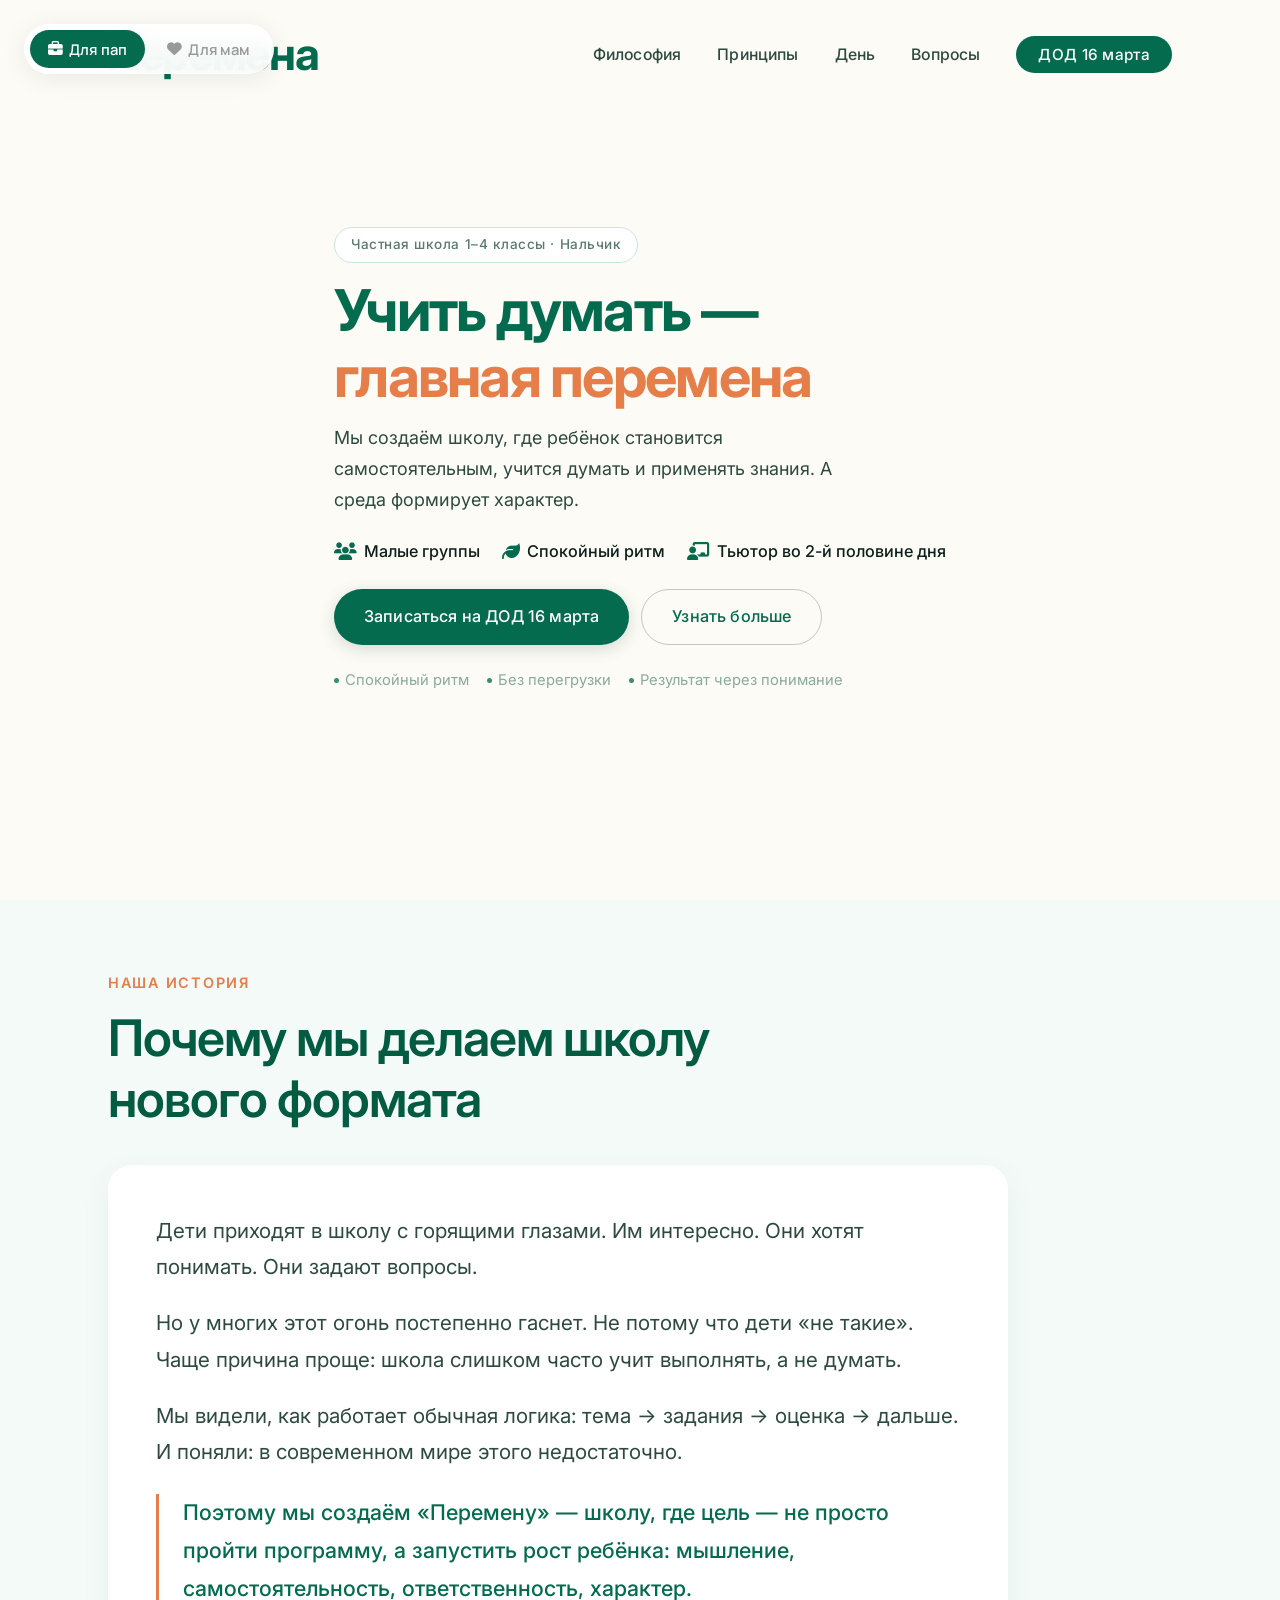
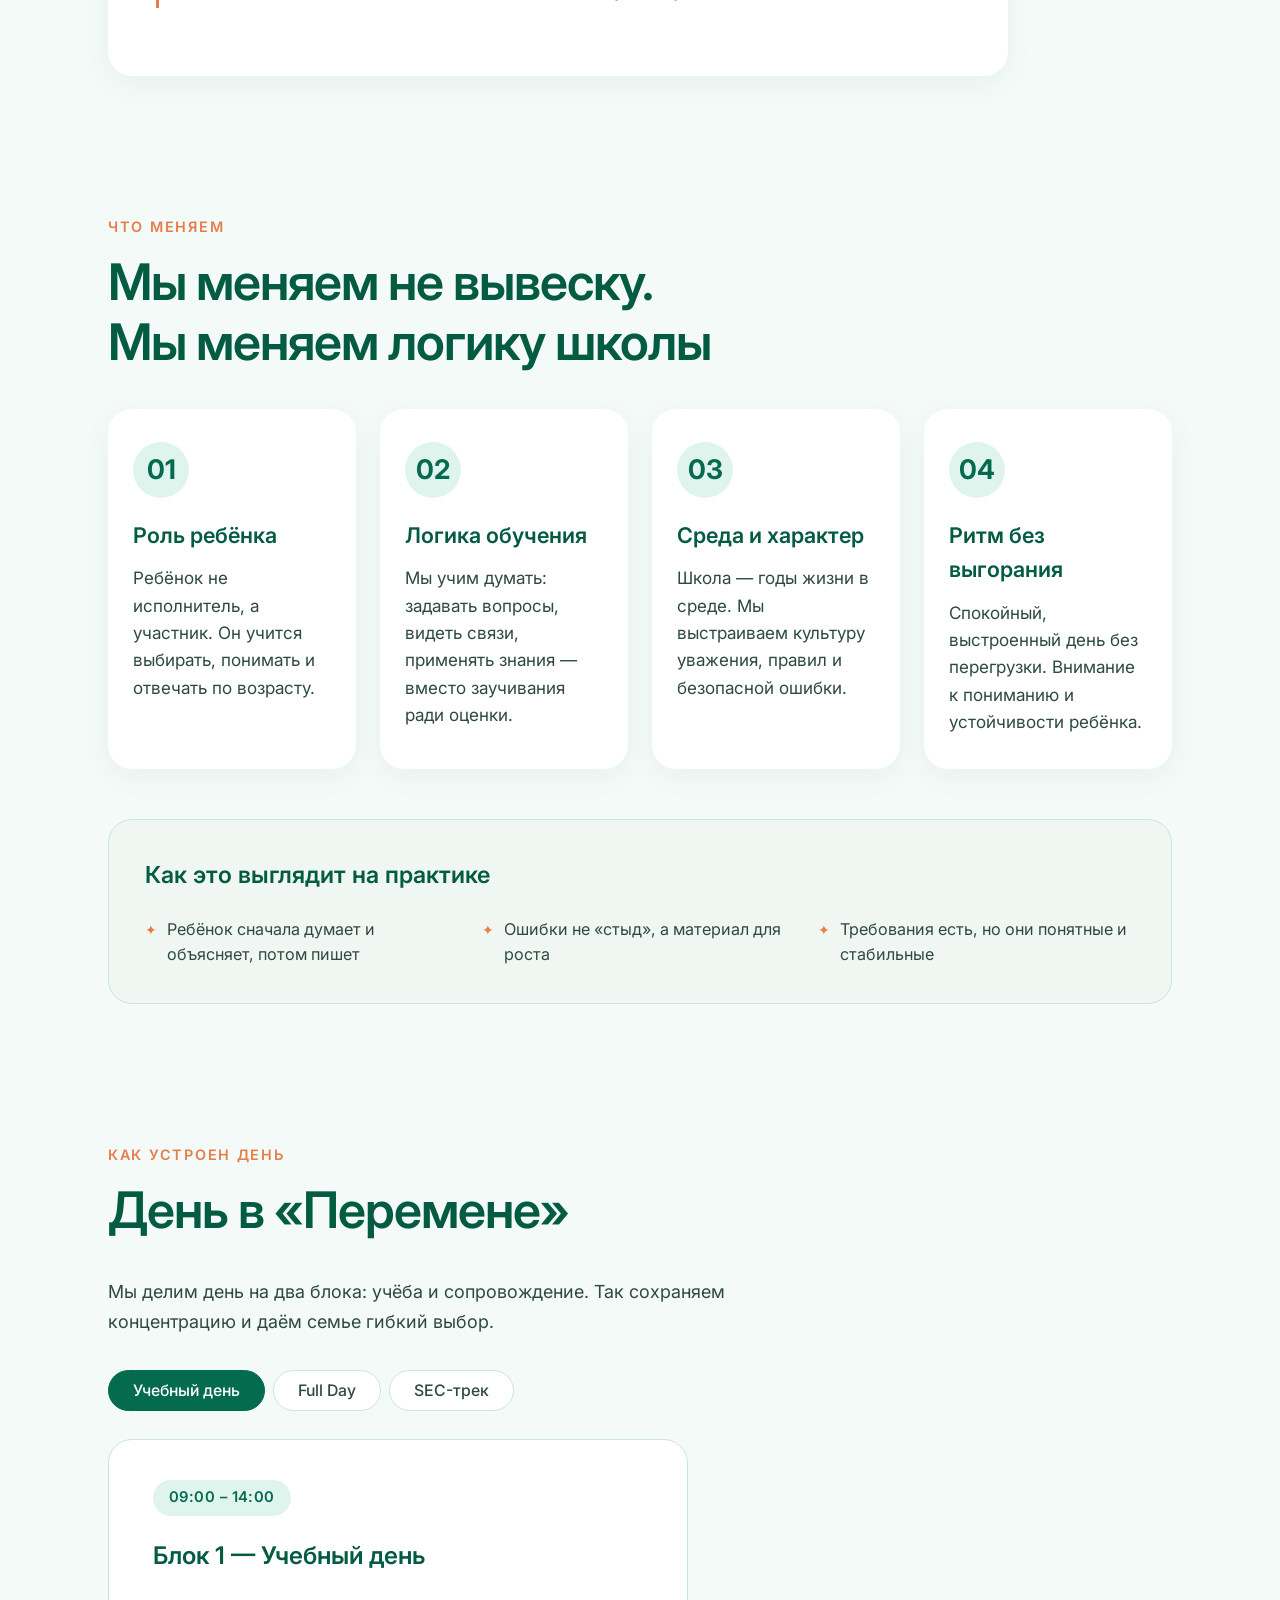
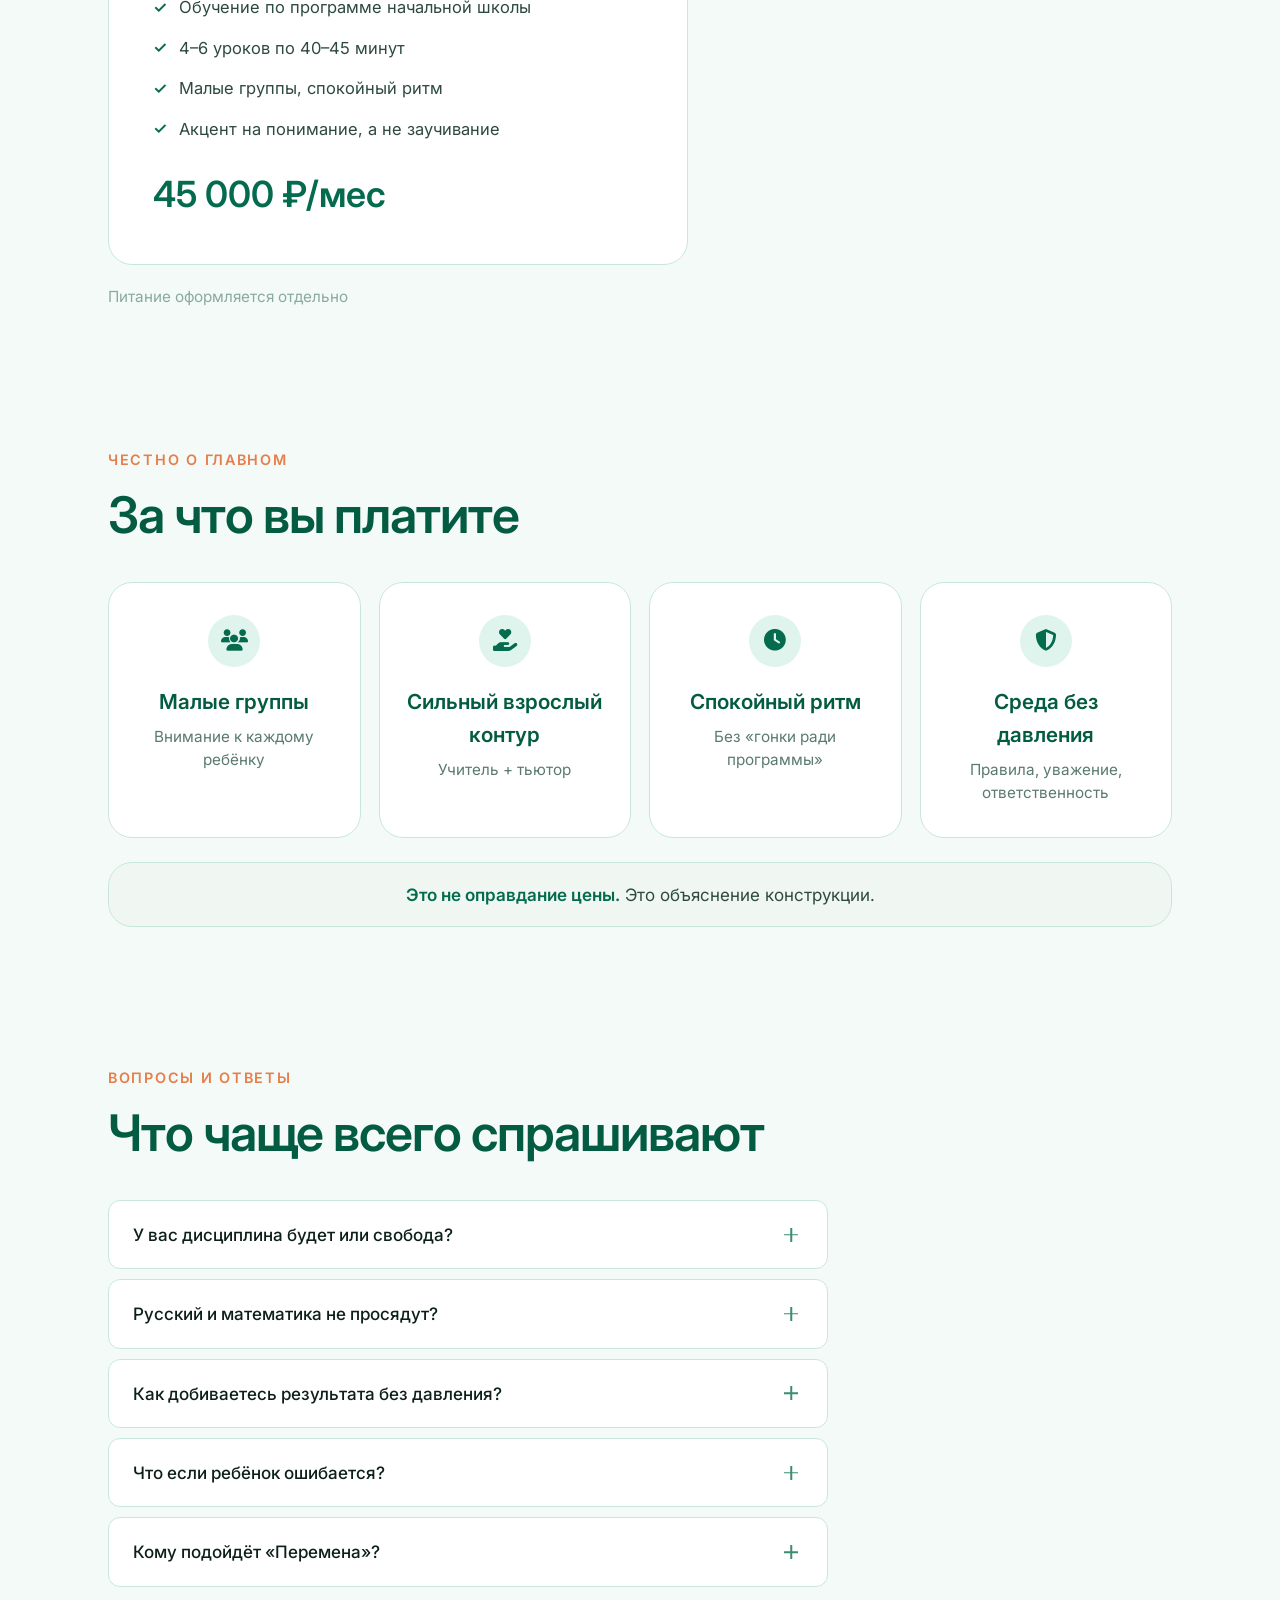
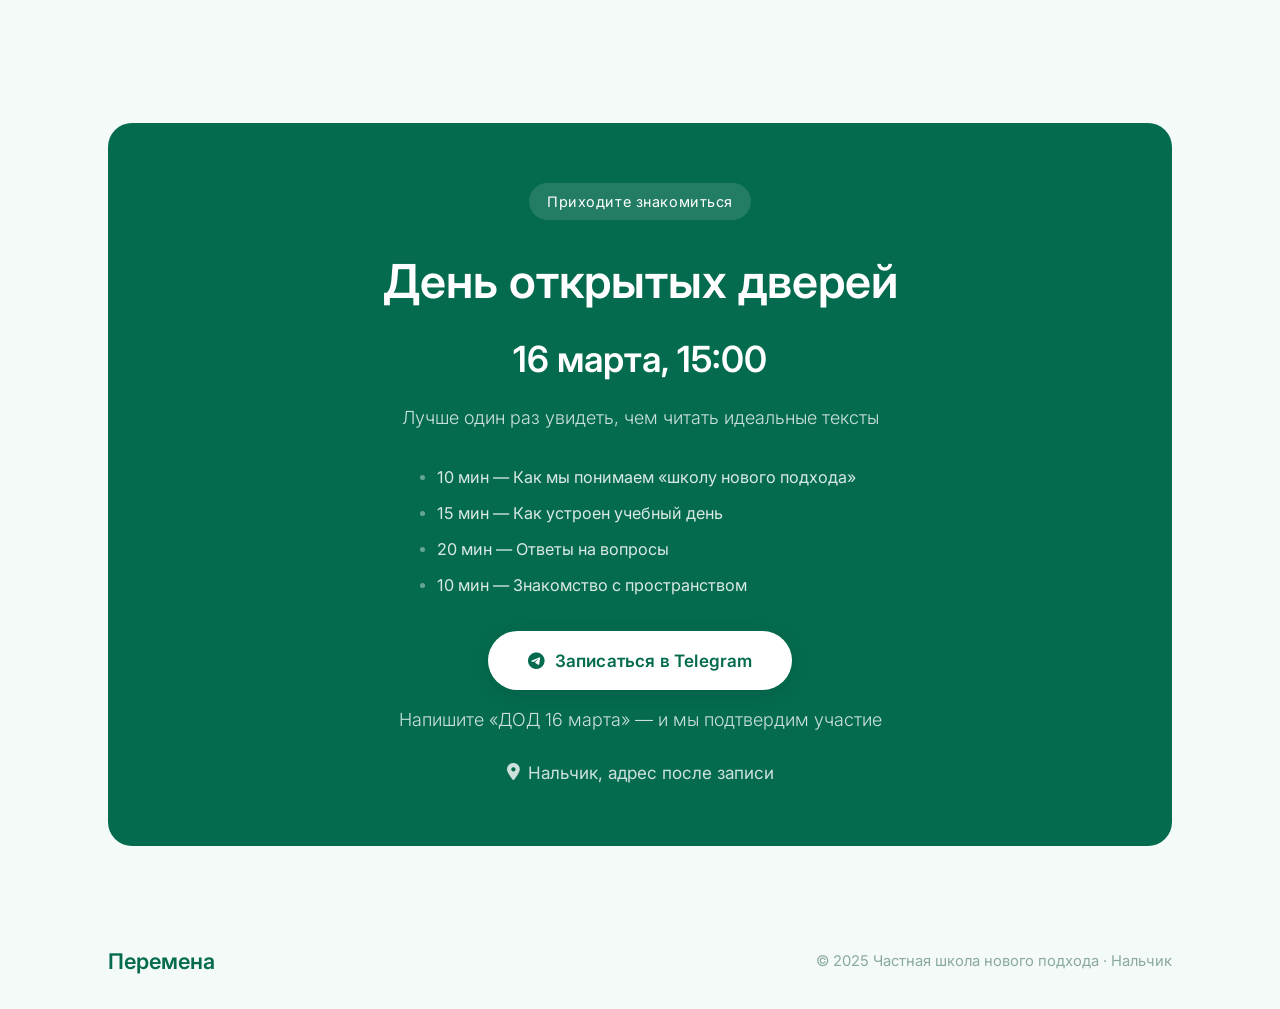
==== commit 32fa1420: "text: DOD date changed from 15 to 16 march" ====
--- a/index.html
+++ b/index.html
@@ -33,7 +33,7 @@
                     <li><a href="#changes" class="nav-link">Принципы</a></li>
                     <li><a href="#schedule" class="nav-link">День</a></li>
                     <li><a href="#faq" class="nav-link">Вопросы</a></li>
-                    <li><a href="#cta" class="nav-link btn-nav">ДОД 15 марта</a></li>
+                    <li><a href="#cta" class="nav-link btn-nav">ДОД 16 марта</a></li>
                 </ul>
             </div>
             <div class="nav-toggle" id="navToggle">
@@ -58,7 +58,7 @@
                     <div class="feature mom-content"><i class="fas fa-heart"></i> Забота и внимание</div>
                 </div>
                 <div class="hero-buttons dad-content">
-                    <a href="#cta" class="btn btn-primary">Записаться на ДОД 15 марта</a>
+                    <a href="#cta" class="btn btn-primary">Записаться на ДОД 16 марта</a>
                     <a href="#why" class="btn btn-outline">Узнать больше</a>
                 </div>
                 <div class="hero-buttons mom-content">
@@ -267,7 +267,7 @@
             <div class="cta-card dad-content anim-up">
                 <span class="cta-badge">Приходите знакомиться</span>
                 <h2>День открытых дверей</h2>
-                <div class="cta-date">15 марта, 15:00</div>
+                <div class="cta-date">16 марта, 15:00</div>
                 <p>Лучше один раз увидеть, чем читать идеальные тексты</p>
                 <div class="cta-program">
                     <div class="program-item"><span class="program-dot"></span> 10 мин — Как мы понимаем «школу нового подхода»</div>
@@ -276,7 +276,7 @@
                     <div class="program-item"><span class="program-dot"></span> 10 мин — Знакомство с пространством</div>
                 </div>
                 <a href="#" class="btn btn-cta"><i class="fab fa-telegram"></i> Записаться в Telegram</a>
-                <p class="cta-note">Напишите «ДОД 15 марта» — и мы подтвердим участие</p>
+                <p class="cta-note">Напишите «ДОД 16 марта» — и мы подтвердим участие</p>
                 <div class="cta-address"><i class="fas fa-map-marker-alt"></i><span>Нальчик, адрес после записи</span></div>
             </div>
             <div class="cta-card cta-card-mom mom-content anim-up">
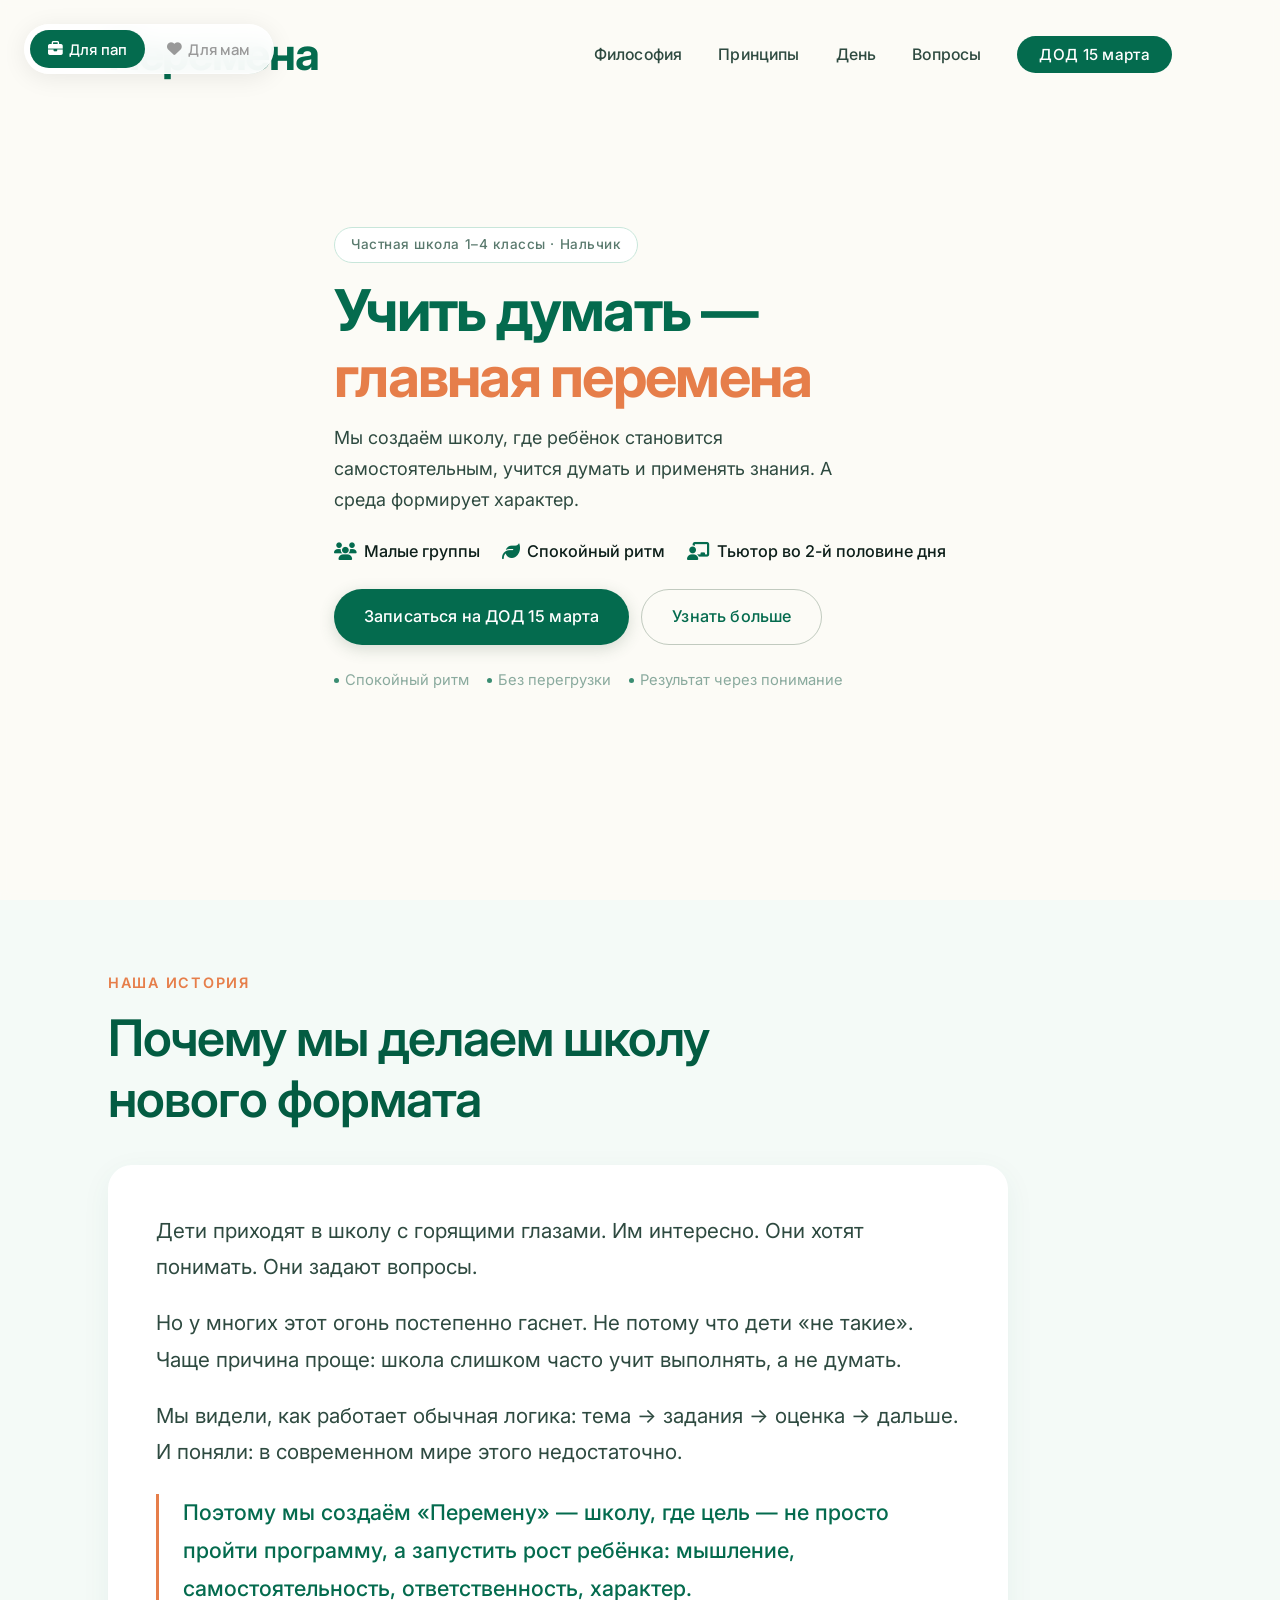
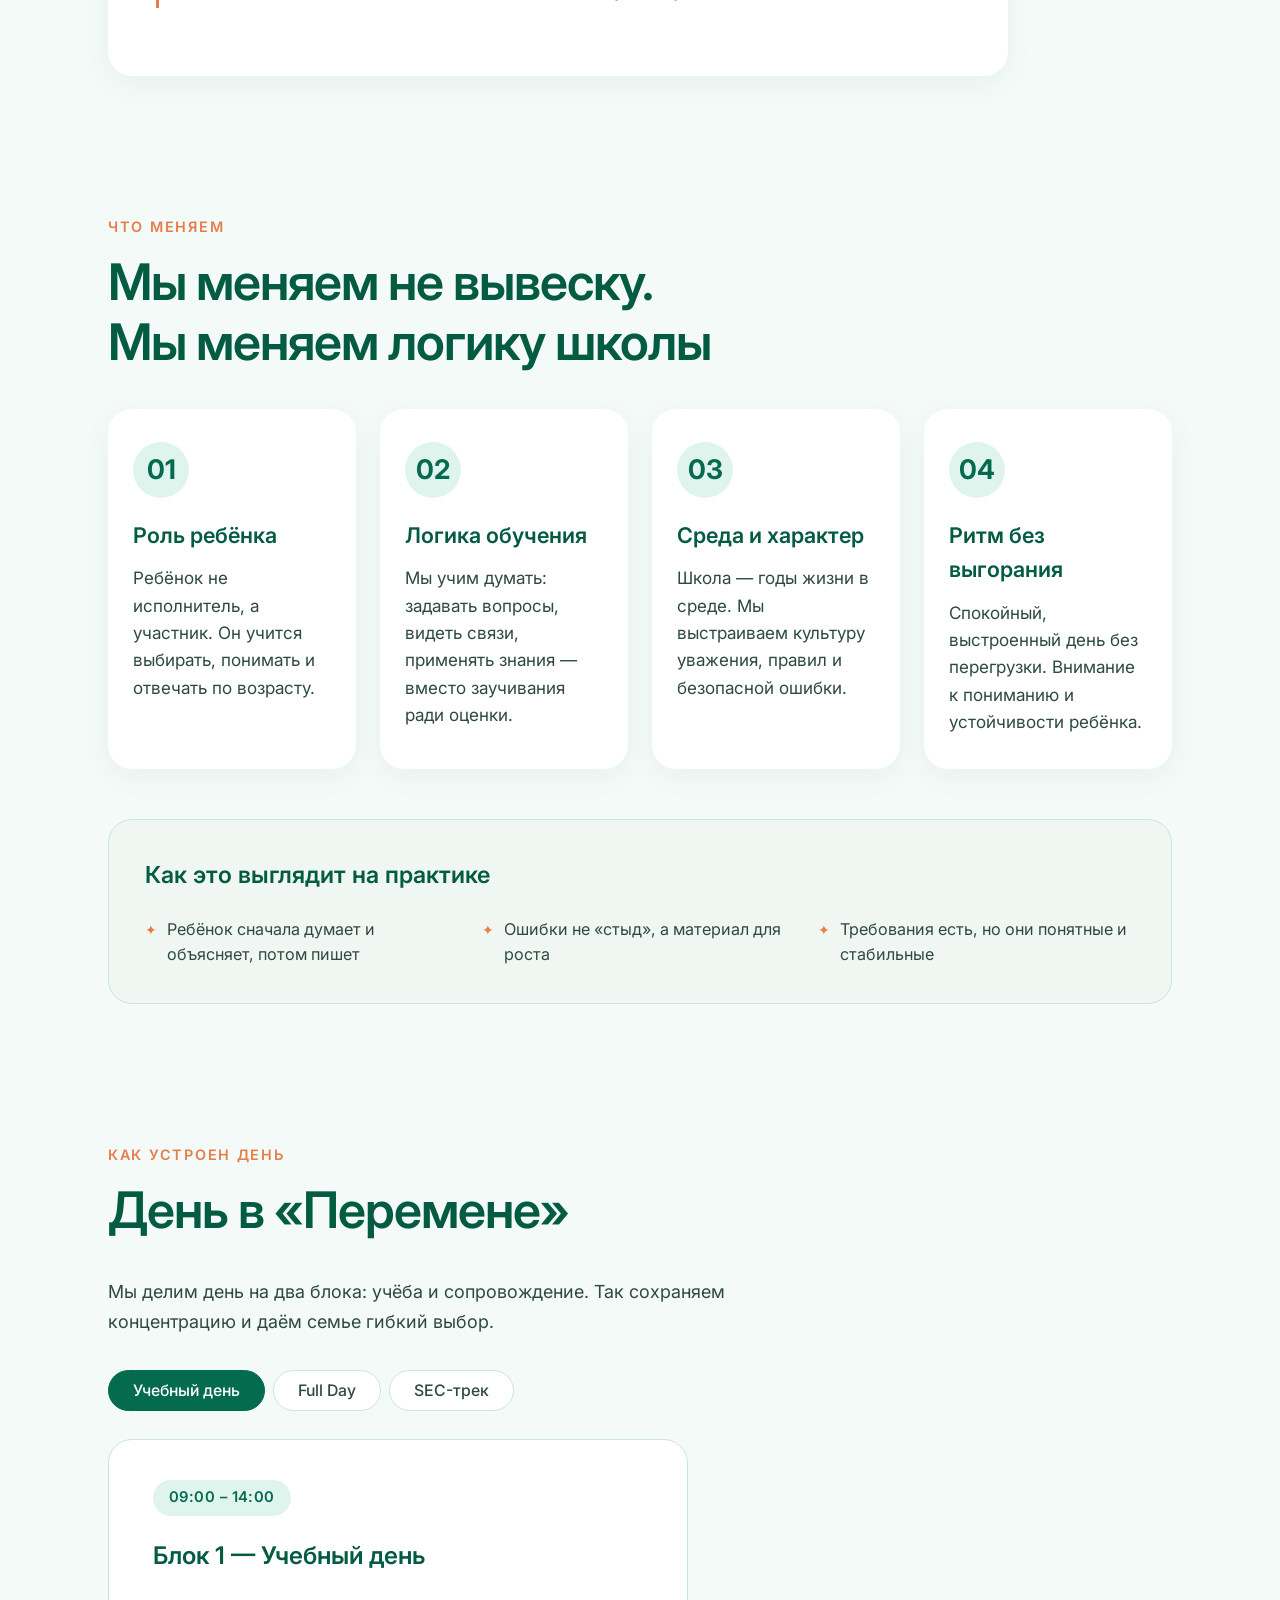
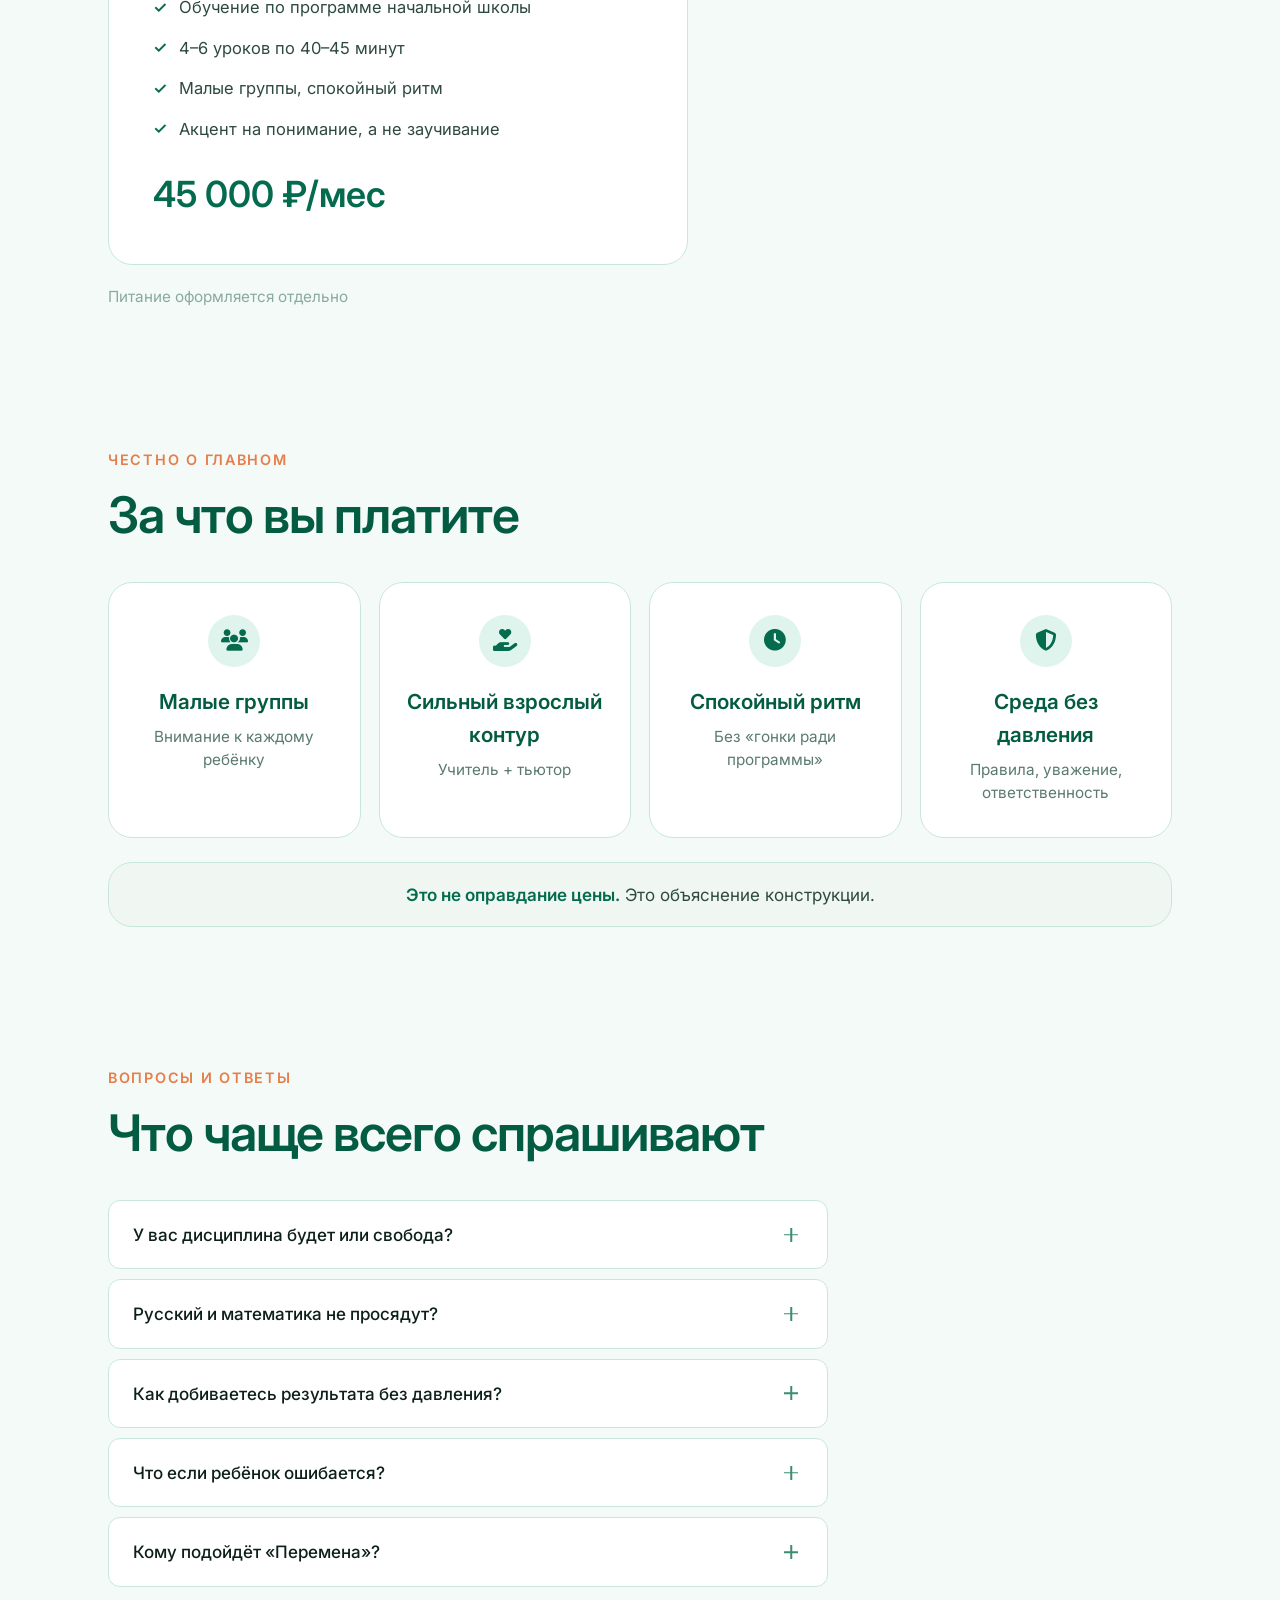
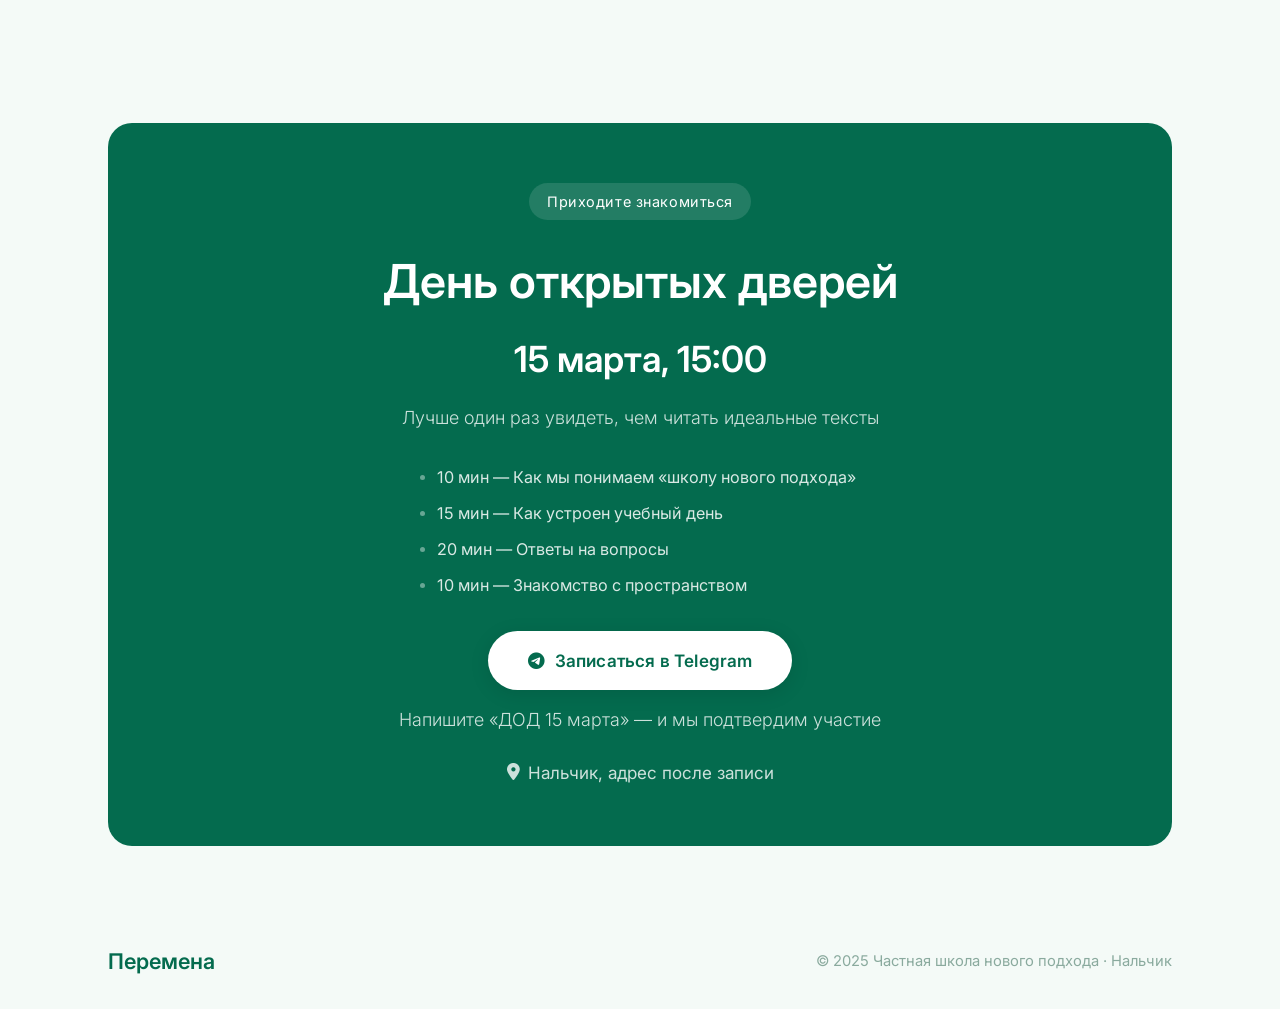
==== commit c5451741: "text: DOD date back to 15 march" ====
--- a/index.html
+++ b/index.html
@@ -33,7 +33,7 @@
                     <li><a href="#changes" class="nav-link">Принципы</a></li>
                     <li><a href="#schedule" class="nav-link">День</a></li>
                     <li><a href="#faq" class="nav-link">Вопросы</a></li>
-                    <li><a href="#cta" class="nav-link btn-nav">ДОД 16 марта</a></li>
+                    <li><a href="#cta" class="nav-link btn-nav">ДОД 15 марта</a></li>
                 </ul>
             </div>
             <div class="nav-toggle" id="navToggle">
@@ -58,7 +58,7 @@
                     <div class="feature mom-content"><i class="fas fa-heart"></i> Забота и внимание</div>
                 </div>
                 <div class="hero-buttons dad-content">
-                    <a href="#cta" class="btn btn-primary">Записаться на ДОД 16 марта</a>
+                    <a href="#cta" class="btn btn-primary">Записаться на ДОД 15 марта</a>
                     <a href="#why" class="btn btn-outline">Узнать больше</a>
                 </div>
                 <div class="hero-buttons mom-content">
@@ -267,7 +267,7 @@
             <div class="cta-card dad-content anim-up">
                 <span class="cta-badge">Приходите знакомиться</span>
                 <h2>День открытых дверей</h2>
-                <div class="cta-date">16 марта, 15:00</div>
+                <div class="cta-date">15 марта, 15:00</div>
                 <p>Лучше один раз увидеть, чем читать идеальные тексты</p>
                 <div class="cta-program">
                     <div class="program-item"><span class="program-dot"></span> 10 мин — Как мы понимаем «школу нового подхода»</div>
@@ -276,7 +276,7 @@
                     <div class="program-item"><span class="program-dot"></span> 10 мин — Знакомство с пространством</div>
                 </div>
                 <a href="#" class="btn btn-cta"><i class="fab fa-telegram"></i> Записаться в Telegram</a>
-                <p class="cta-note">Напишите «ДОД 16 марта» — и мы подтвердим участие</p>
+                <p class="cta-note">Напишите «ДОД 15 марта» — и мы подтвердим участие</p>
                 <div class="cta-address"><i class="fas fa-map-marker-alt"></i><span>Нальчик, адрес после записи</span></div>
             </div>
             <div class="cta-card cta-card-mom mom-content anim-up">
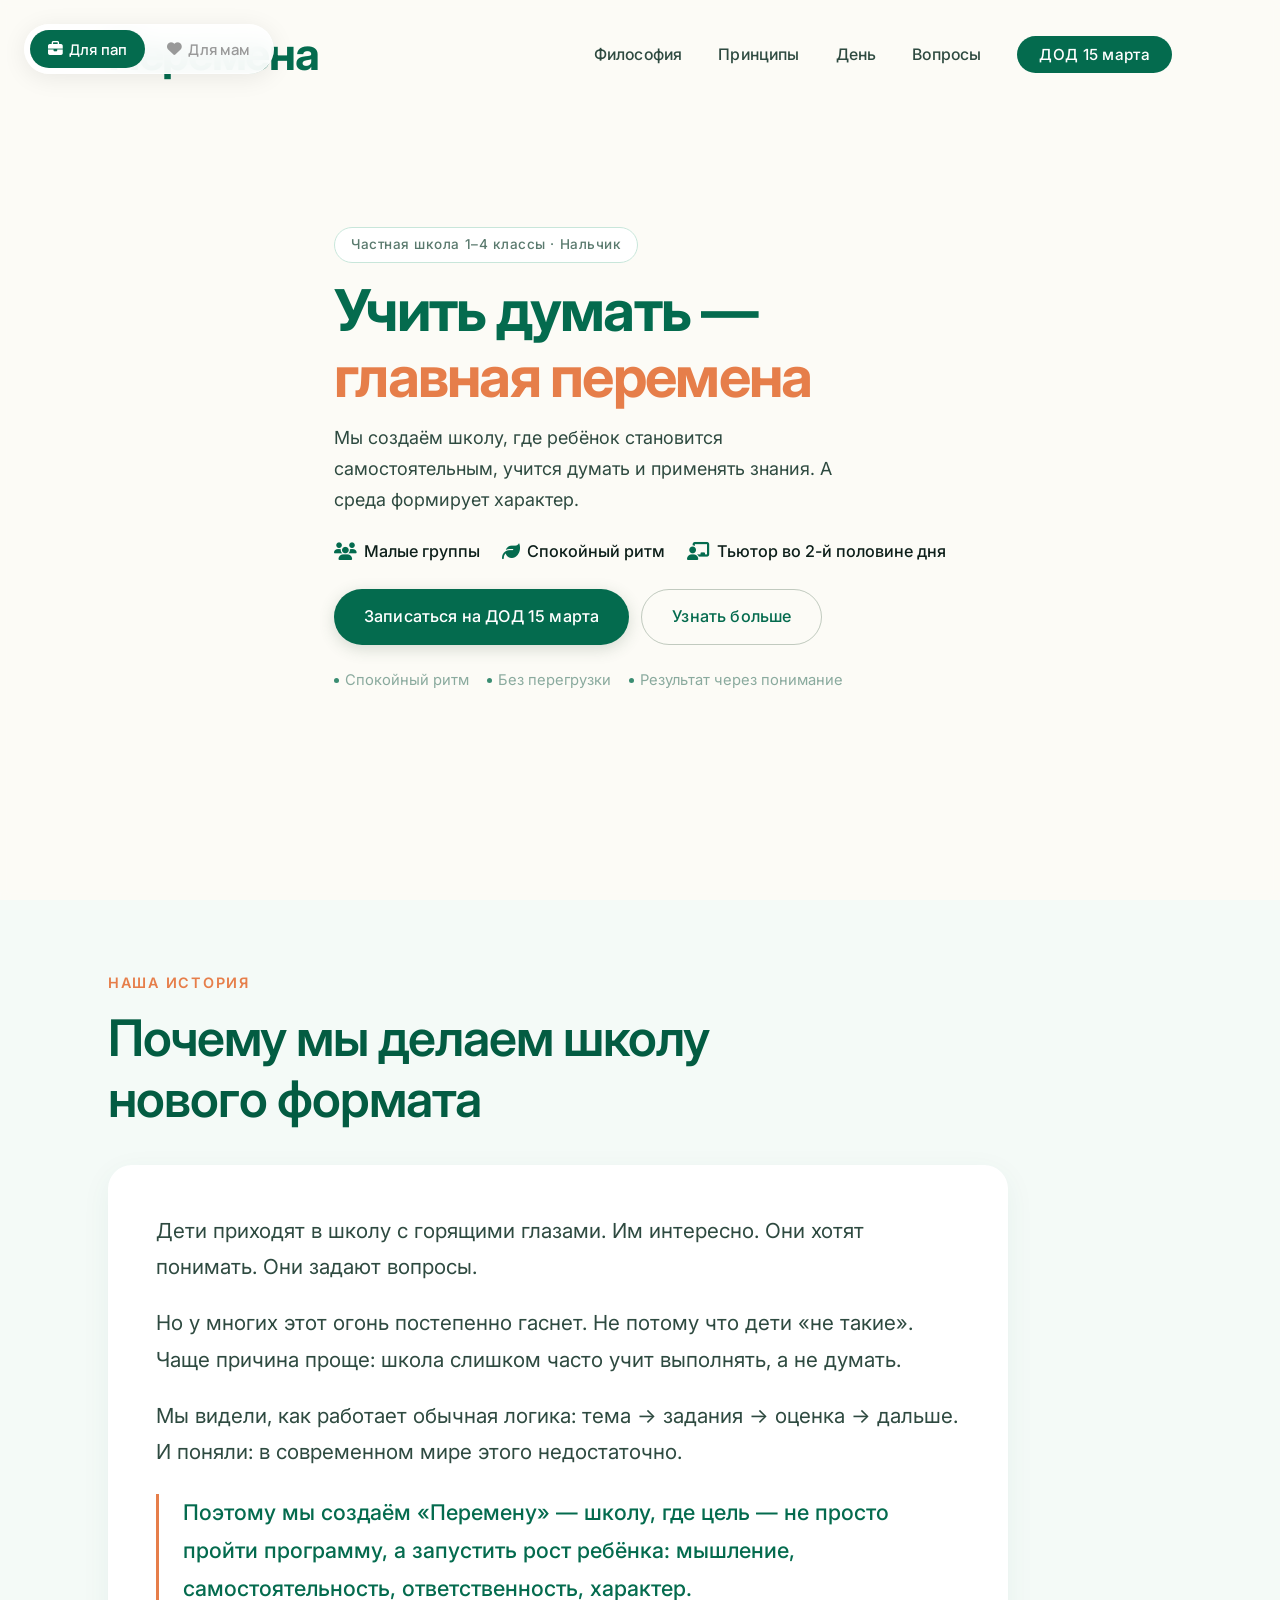
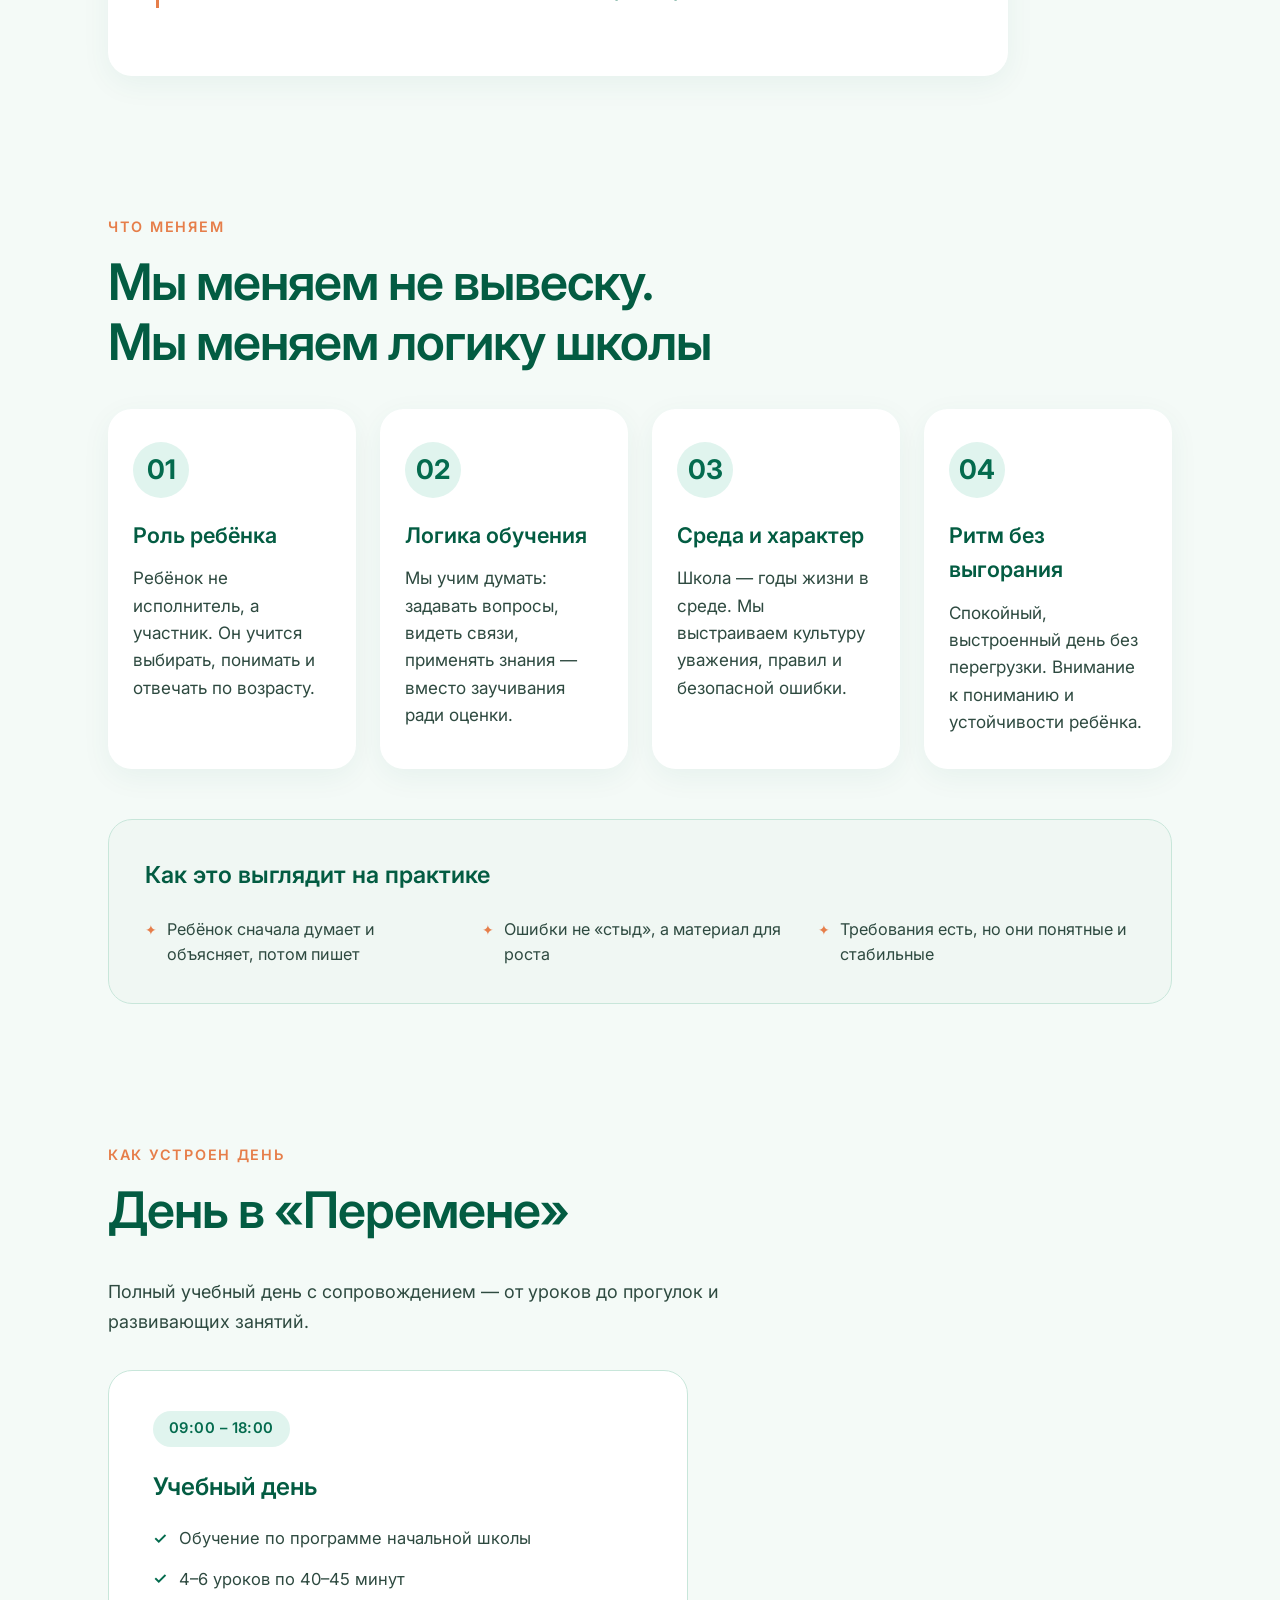
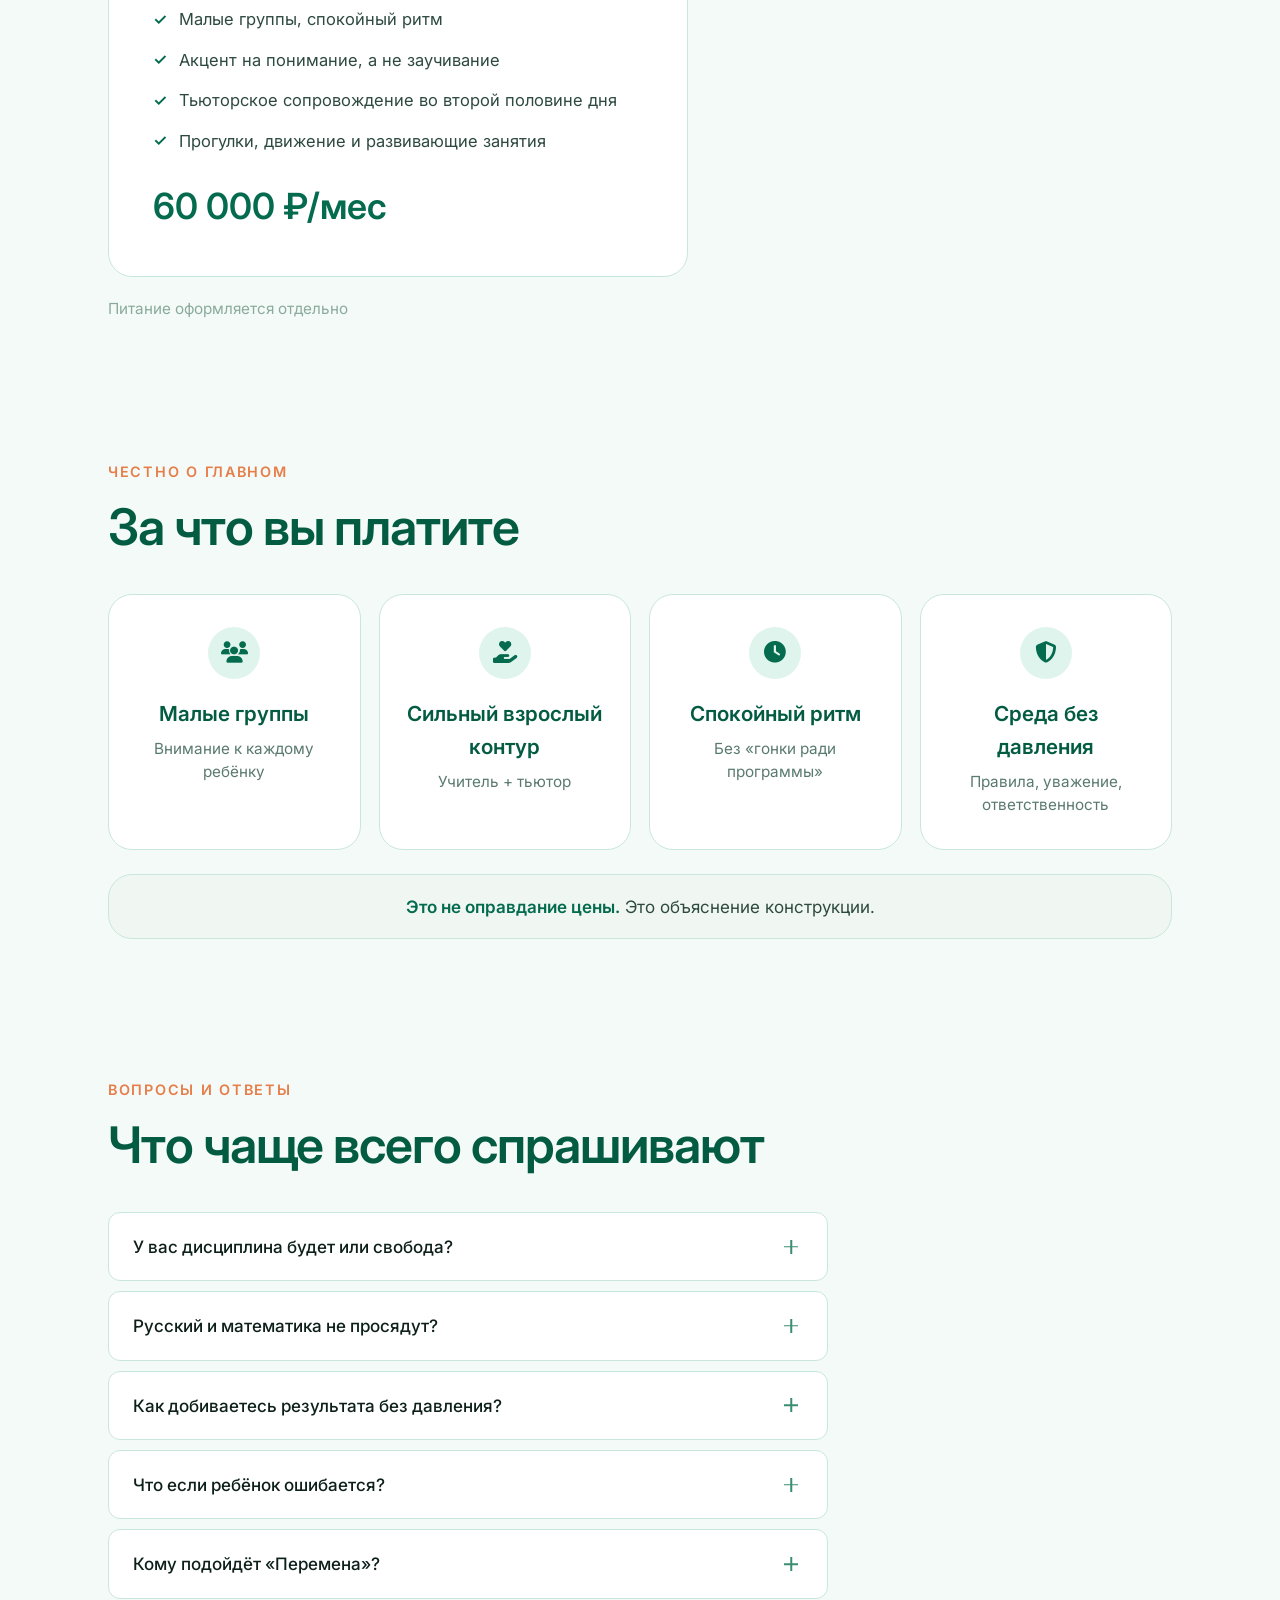
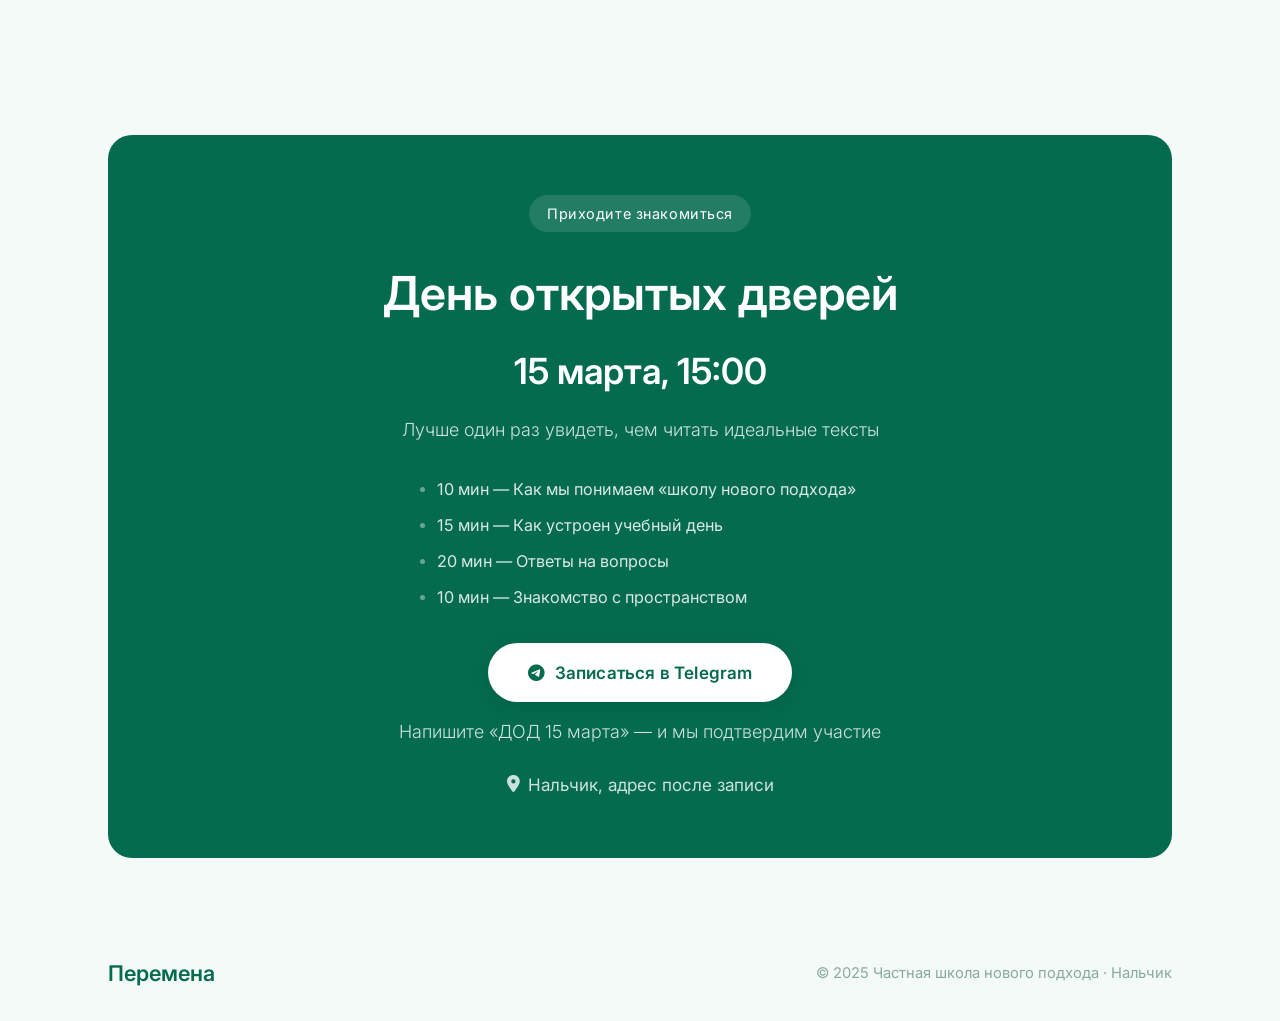
==== commit 12ee3957: "schedule: single card 09:00-18:00, 60k, no tabs" ====
--- a/index.html
+++ b/index.html
@@ -167,54 +167,20 @@
                 <span class="section-badge">Как устроен день</span>
                 <h2>День в «Перемене»</h2>
             </div>
-            <p class="section-description anim-up">Мы делим день на два блока: учёба и сопровождение. Так сохраняем концентрацию и даём семье гибкий выбор.</p>
-            <div class="schedule-tabs anim-up">
-                <button class="tab active" data-tab="tab1">Учебный день</button>
-                <button class="tab" data-tab="tab2">Full Day</button>
-                <button class="tab" data-tab="tab3">SEC-трек</button>
-            </div>
-            <div class="tab-content active" id="tab1">
-                <div class="schedule-card anim-up">
-                    <div class="schedule-time">09:00 – 14:00</div>
-                    <h3>Блок 1 — Учебный день</h3>
-                    <ul class="schedule-list">
-                        <li><span class="check-icon">✓</span> Обучение по программе начальной школы</li>
-                        <li><span class="check-icon">✓</span> 4–6 уроков по 40–45 минут</li>
-                        <li><span class="check-icon">✓</span> Малые группы, спокойный ритм</li>
-                        <li><span class="check-icon">✓</span> Акцент на понимание, а не заучивание</li>
-                    </ul>
-                    <div class="schedule-price dad-content">45 000 ₽/мес</div>
-                    <a href="#cta" class="btn btn-primary mom-content" style="margin-top:24px;">Узнать подробности</a>
-                </div>
-            </div>
-            <div class="tab-content" id="tab2">
-                <div class="schedule-card">
-                    <div class="schedule-time">14:00 – 18:00</div>
-                    <h3>Блок 2 — Full Day сопровождение</h3>
-                    <ul class="schedule-list">
-                        <li><span class="check-icon">✓</span> Тьюторское сопровождение</li>
-                        <li><span class="check-icon">✓</span> Домашние задания в мягком режиме</li>
-                        <li><span class="check-icon">✓</span> Прогулки и движение</li>
-                        <li><span class="check-icon">✓</span> Развивающие занятия и игры</li>
-                    </ul>
-                    <div class="schedule-note">Во второй половине дня работают тьюторы, а не предметники</div>
-                    <div class="schedule-price dad-content">+10 000 ₽ → 55 000 ₽/мес</div>
-                    <a href="#cta" class="btn btn-primary mom-content" style="margin-top:24px;">Записаться</a>
-                </div>
-            </div>
-            <div class="tab-content" id="tab3">
-                <div class="schedule-card">
-                    <div class="schedule-time">14:00 – 19:00</div>
-                    <h3>Full Day — SEC-трек</h3>
-                    <ul class="schedule-list">
-                        <li><span class="check-icon">✓</span> Развитие soft skills</li>
-                        <li><span class="check-icon">✓</span> Коммуникация и выступления</li>
-                        <li><span class="check-icon">✓</span> Работа в команде</li>
-                        <li><span class="check-icon">✓</span> Проекты и креативные модули</li>
-                    </ul>
-                    <div class="schedule-price dad-content">+20 000 ₽ → 65 000 ₽/мес</div>
-                    <a href="#cta" class="btn btn-primary mom-content" style="margin-top:24px;">Узнать подробности</a>
-                </div>
+            <p class="section-description anim-up">Полный учебный день с сопровождением — от уроков до прогулок и развивающих занятий.</p>
+            <div class="schedule-card anim-up">
+                <div class="schedule-time">09:00 – 18:00</div>
+                <h3>Учебный день</h3>
+                <ul class="schedule-list">
+                    <li><span class="check-icon">✓</span> Обучение по программе начальной школы</li>
+                    <li><span class="check-icon">✓</span> 4–6 уроков по 40–45 минут</li>
+                    <li><span class="check-icon">✓</span> Малые группы, спокойный ритм</li>
+                    <li><span class="check-icon">✓</span> Акцент на понимание, а не заучивание</li>
+                    <li><span class="check-icon">✓</span> Тьюторское сопровождение во второй половине дня</li>
+                    <li><span class="check-icon">✓</span> Прогулки, движение и развивающие занятия</li>
+                </ul>
+                <div class="schedule-price dad-content">60 000 ₽/мес</div>
+                <a href="#cta" class="btn btn-primary mom-content" style="margin-top:24px;">Узнать подробности</a>
             </div>
             <div class="price-note dad-content">Питание оформляется отдельно</div>
             <div class="price-note mom-content">Стоимость — по запросу на консультации</div>
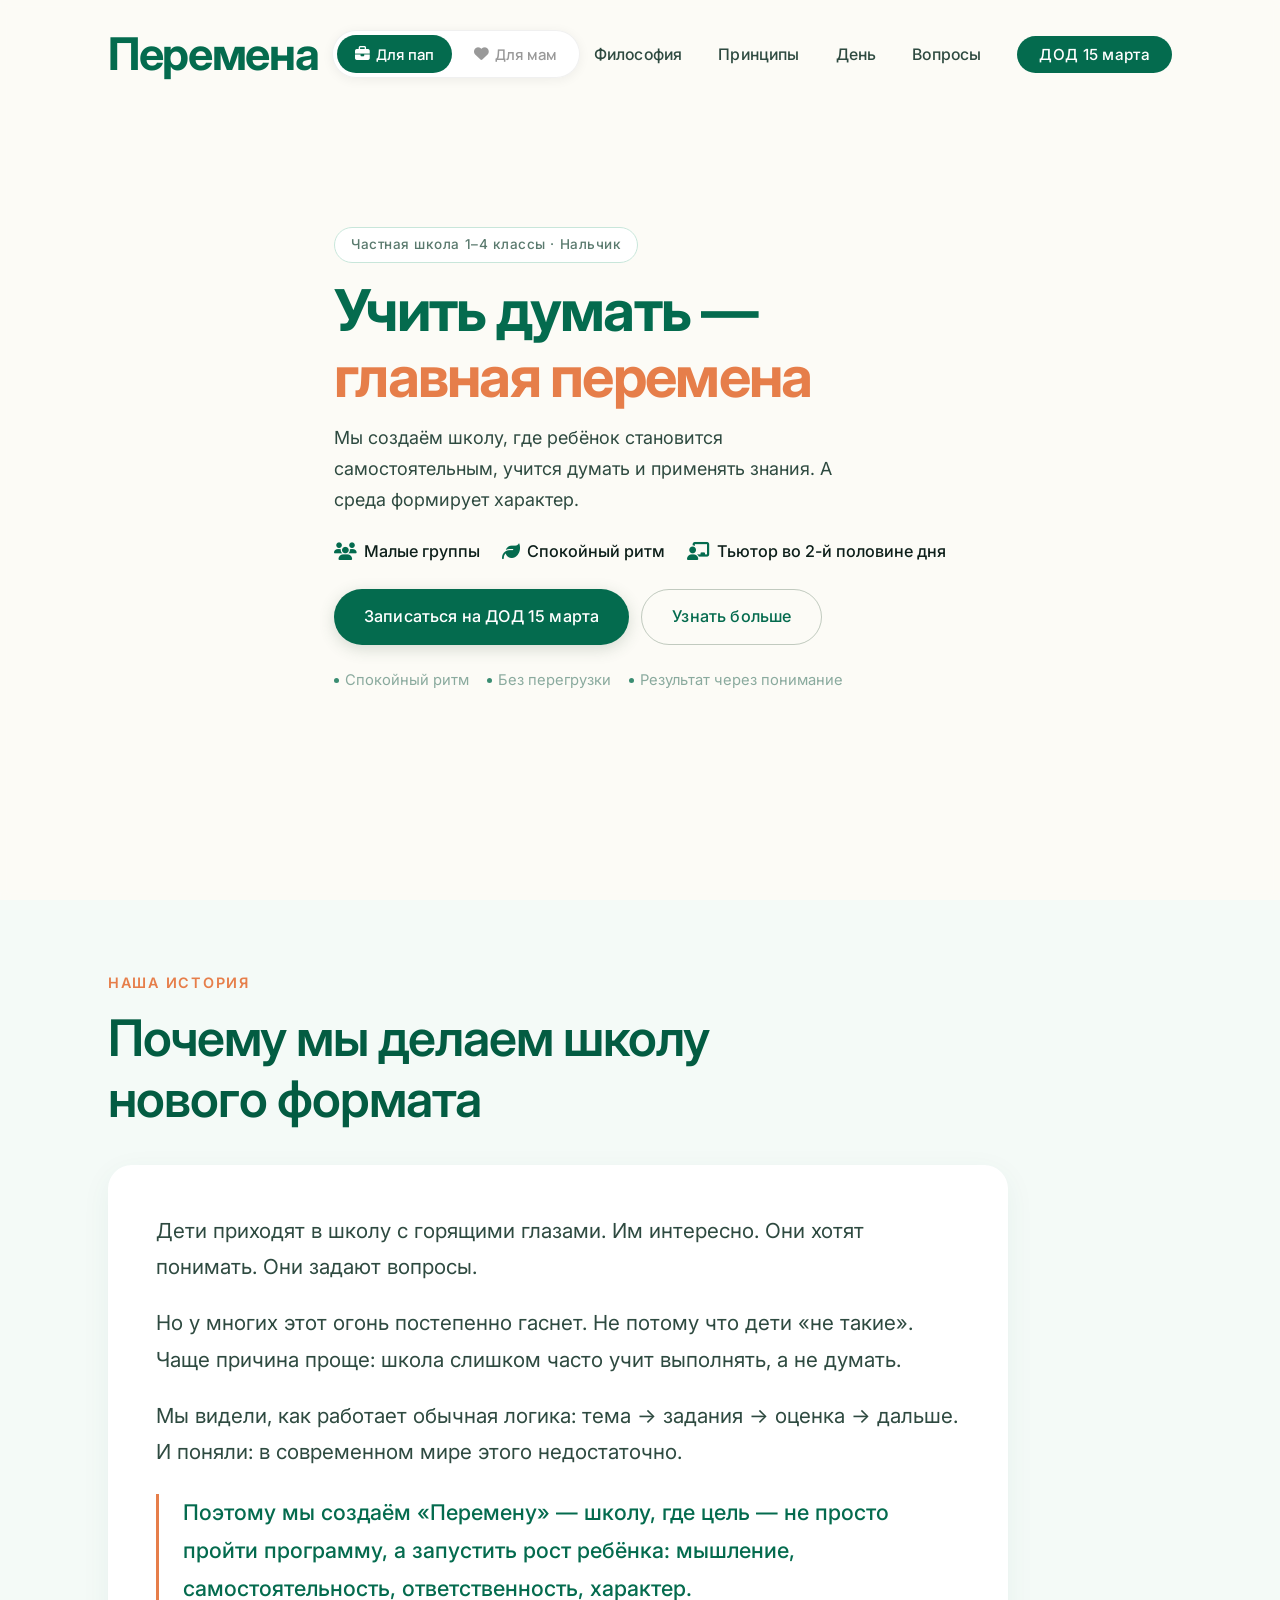
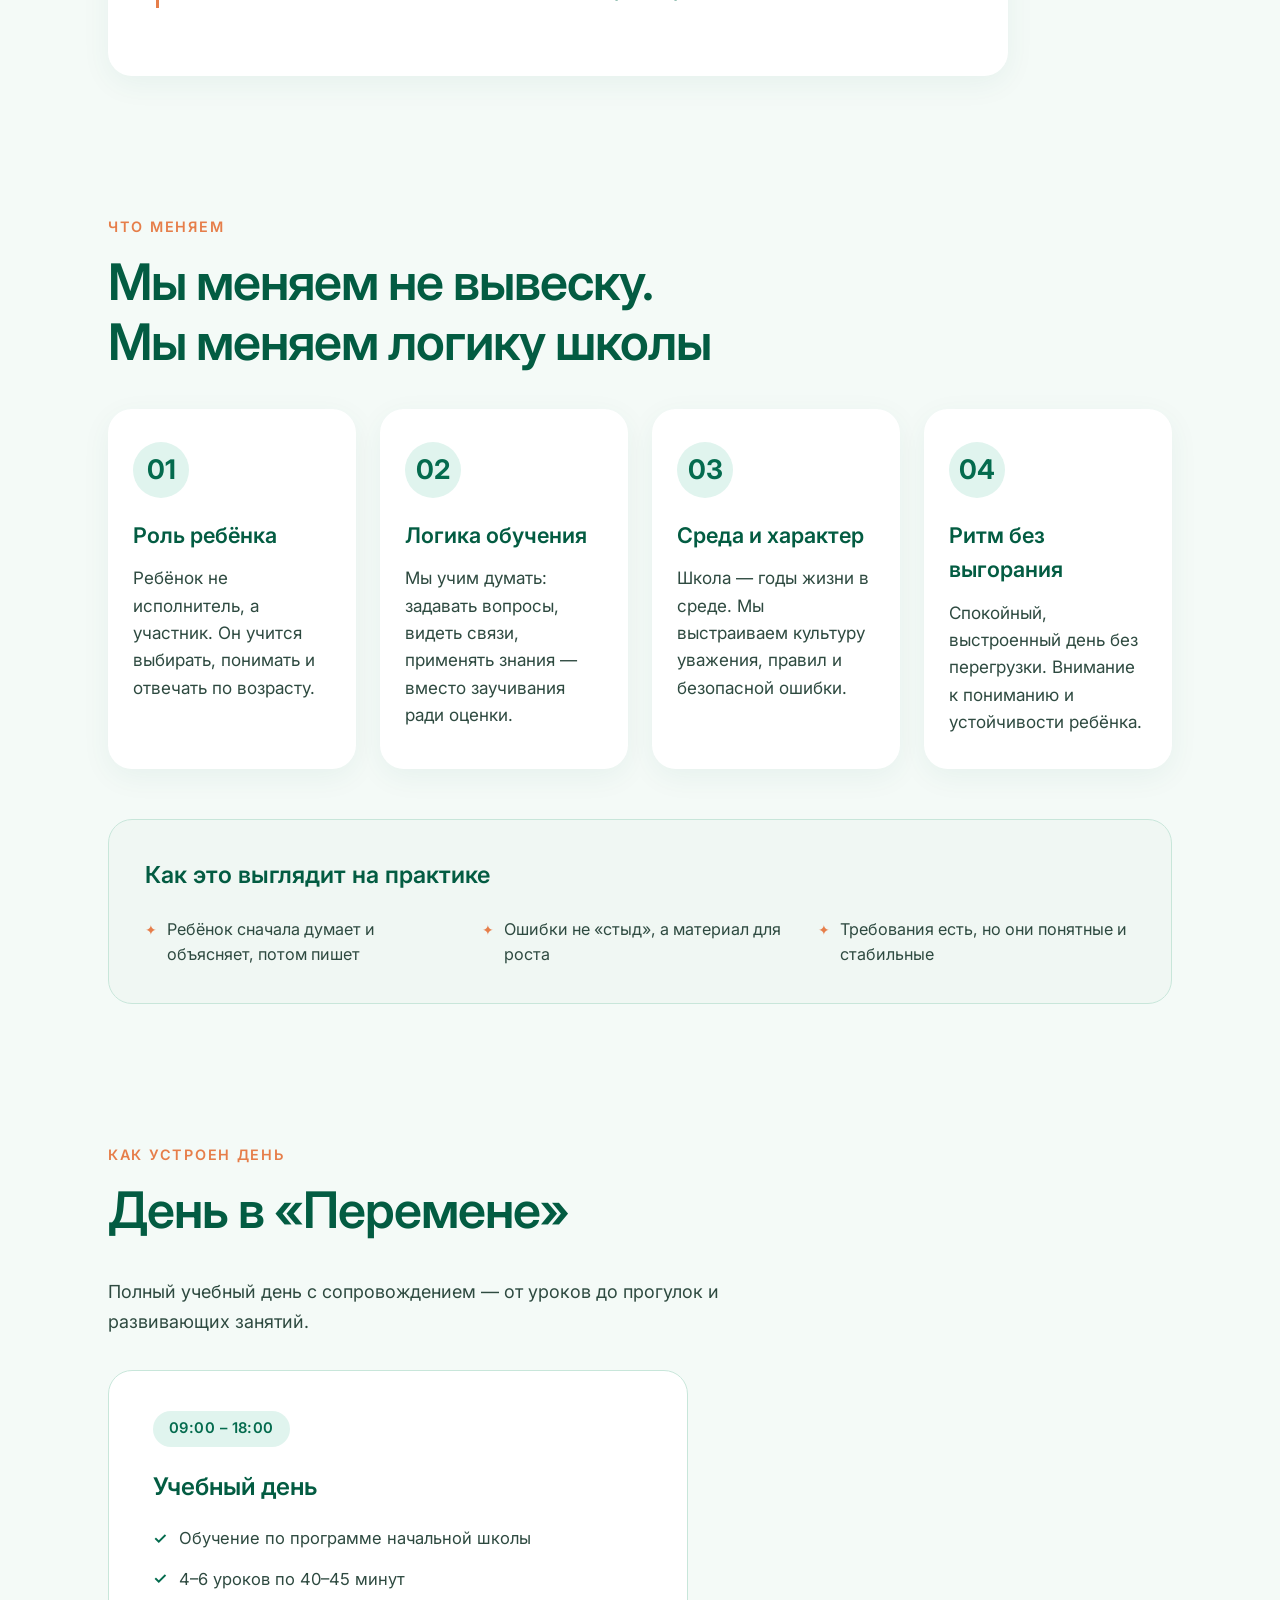
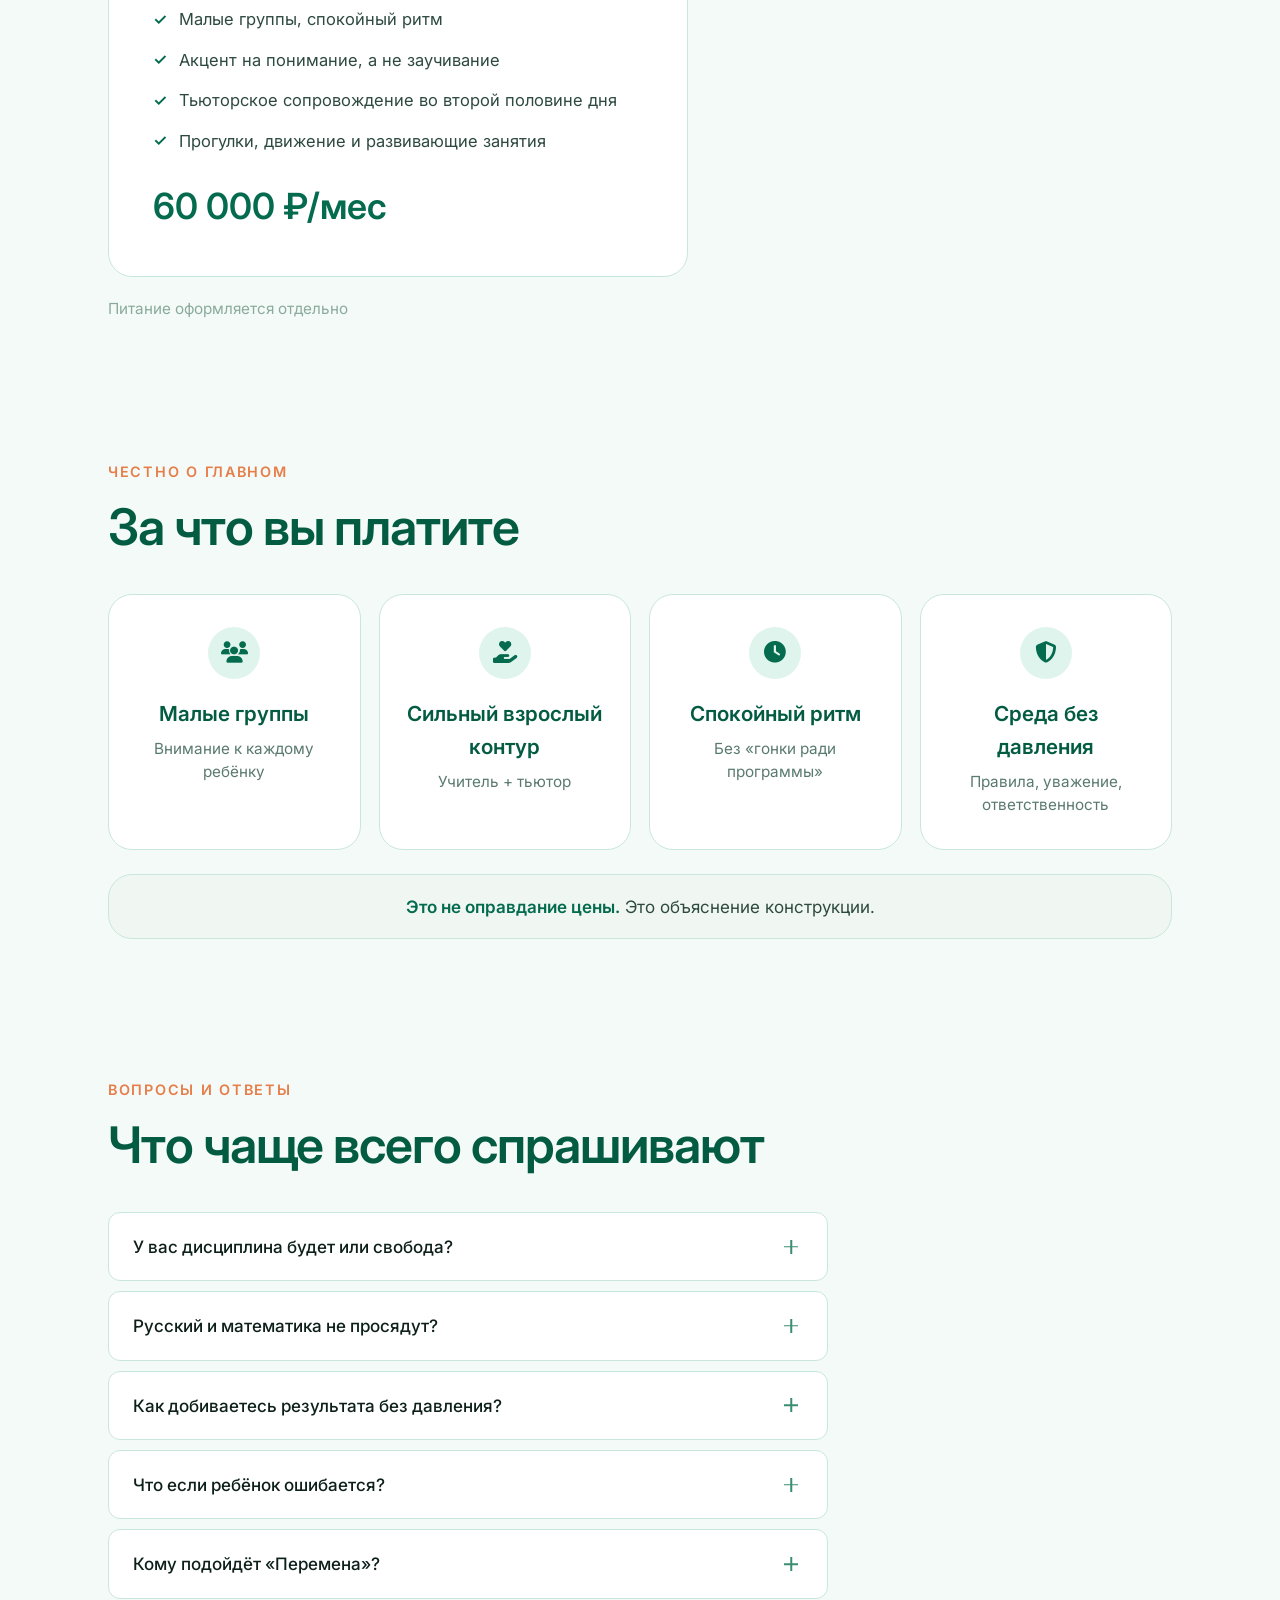
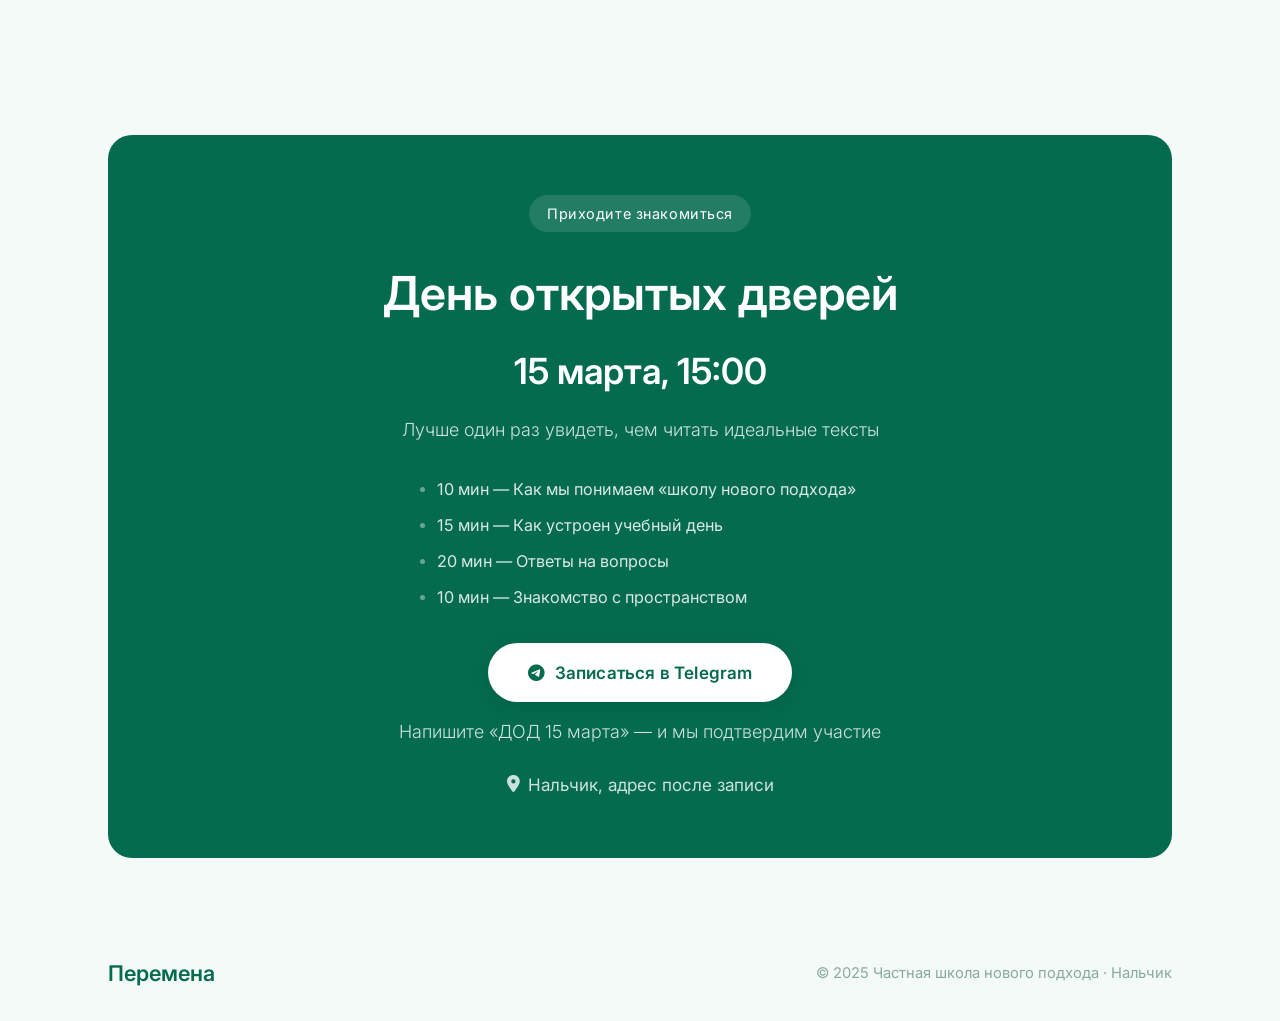
==== commit 23f508a9: "fix: switcher embedded in navbar — same position on both modes - Moved switcher inside nav-container" ====
--- a/index.html
+++ b/index.html
@@ -13,20 +13,18 @@
 </head>
 <body class="mode-dad">
 
-    <!-- Переключатель -->
-    <div class="mode-switcher" id="modeSwitcher">
-        <button class="mode-btn mode-btn-dad active" id="btnDad" onclick="setMode('dad')">
-            <i class="fas fa-briefcase"></i> Для пап
-        </button>
-        <button class="mode-btn mode-btn-mom" id="btnMom" onclick="setMode('mom')">
-            <i class="fas fa-heart"></i> Для мам
-        </button>
-    </div>
-
     <!-- Навигация -->
     <nav class="navbar" id="navbar">
         <div class="container nav-container">
             <a href="#hero" class="logo">Перемена</a>
+            <div class="mode-switcher" id="modeSwitcher">
+                <button class="mode-btn mode-btn-dad active" id="btnDad" onclick="setMode('dad')">
+                    <i class="fas fa-briefcase"></i> Для пап
+                </button>
+                <button class="mode-btn mode-btn-mom" id="btnMom" onclick="setMode('mom')">
+                    <i class="fas fa-heart"></i> Для мам
+                </button>
+            </div>
             <div class="nav-menu" id="navMenu">
                 <ul class="nav-list">
                     <li><a href="#why" class="nav-link">Философия</a></li>
@@ -91,7 +89,7 @@
                     <p class="story-emphasis">Поэтому мы создаём «Перемену» — школу, где цель — не просто пройти программу, а запустить рост ребёнка: мышление, самостоятельность, ответственность, характер.</p>
                 </div>
                 <div class="story-text mom-content">
-                    <p>Каждое утро вы отпускаете ребёнка и хотите одного — чтобы он вернулся домой живым, счастливым и с горящими глазами.</p>
+                    <p>Каждое утро вы отпускаете ребёнка и хотите одного — чтобы он вернулся домой счастливым, спокойным и с горящими глазами.</p>
                     <p>Не уставшим. Не подавленным. Не с ощущением, что он хуже других.</p>
                     <p>Мы создали «Перемену», потому что верим: школа должна быть местом, где ребёнку хорошо. Где его слышат, понимают и дают расти в своём темпе.</p>
                     <p class="story-emphasis">Здесь ваш ребёнок будет в безопасности — эмоционально и физически. Здесь его будут любить, требовать и верить в него каждый день.</p>
--- a/style1.css
+++ b/style1.css
@@ -609,7 +609,7 @@
     /* Navbar */
     .navbar { padding: 14px 0; }
     .navbar.scrolled { padding: 10px 0; }
-    .logo { font-size: 1.8rem; }
+    .logo { font-size: 1.5rem; }
     .nav-list { display: none; }
     .nav-toggle { display: block; }
     .nav-menu.active .nav-list {
@@ -705,11 +705,9 @@
     .footer-copyright { font-size: 0.78rem; }
 
     .mode-switcher {
-        top: 16px;
-        left: 16px;
-        padding: 4px;
+        padding: 3px;
     }
-    .mode-btn { padding: 8px 14px; font-size: 0.75rem; }
+    .mode-btn { padding: 6px 10px; font-size: 0.7rem; }
 }
 
 @media (max-width: 380px) {
--- a/style-mom.css
+++ b/style-mom.css
@@ -1,16 +1,11 @@
 /* ========== MODE SWITCHER ========== */
 .mode-switcher {
-    position: fixed;
-    top: 24px; left: 24px;
-    z-index: 999;
     display: flex; gap: 4px;
     background: rgba(255,255,255,0.92);
-    padding: 5px;
+    padding: 4px;
     border-radius: 50px;
-    box-shadow: 0 4px 24px rgba(0,0,0,0.08);
-    backdrop-filter: blur(12px);
-    -webkit-backdrop-filter: blur(12px);
-    border: 1px solid rgba(255,255,255,0.6);
+    box-shadow: 0 2px 12px rgba(0,0,0,0.06);
+    border: 1px solid rgba(0,0,0,0.06);
 }
 .mode-btn {
     padding: 9px 18px;
@@ -256,8 +251,4 @@
         backdrop-filter: blur(16px);
         -webkit-backdrop-filter: blur(16px);
     }
-    body.mode-mom .mode-switcher {
-        top: 16px;
-        left: 16px;
-    }
-}
+}
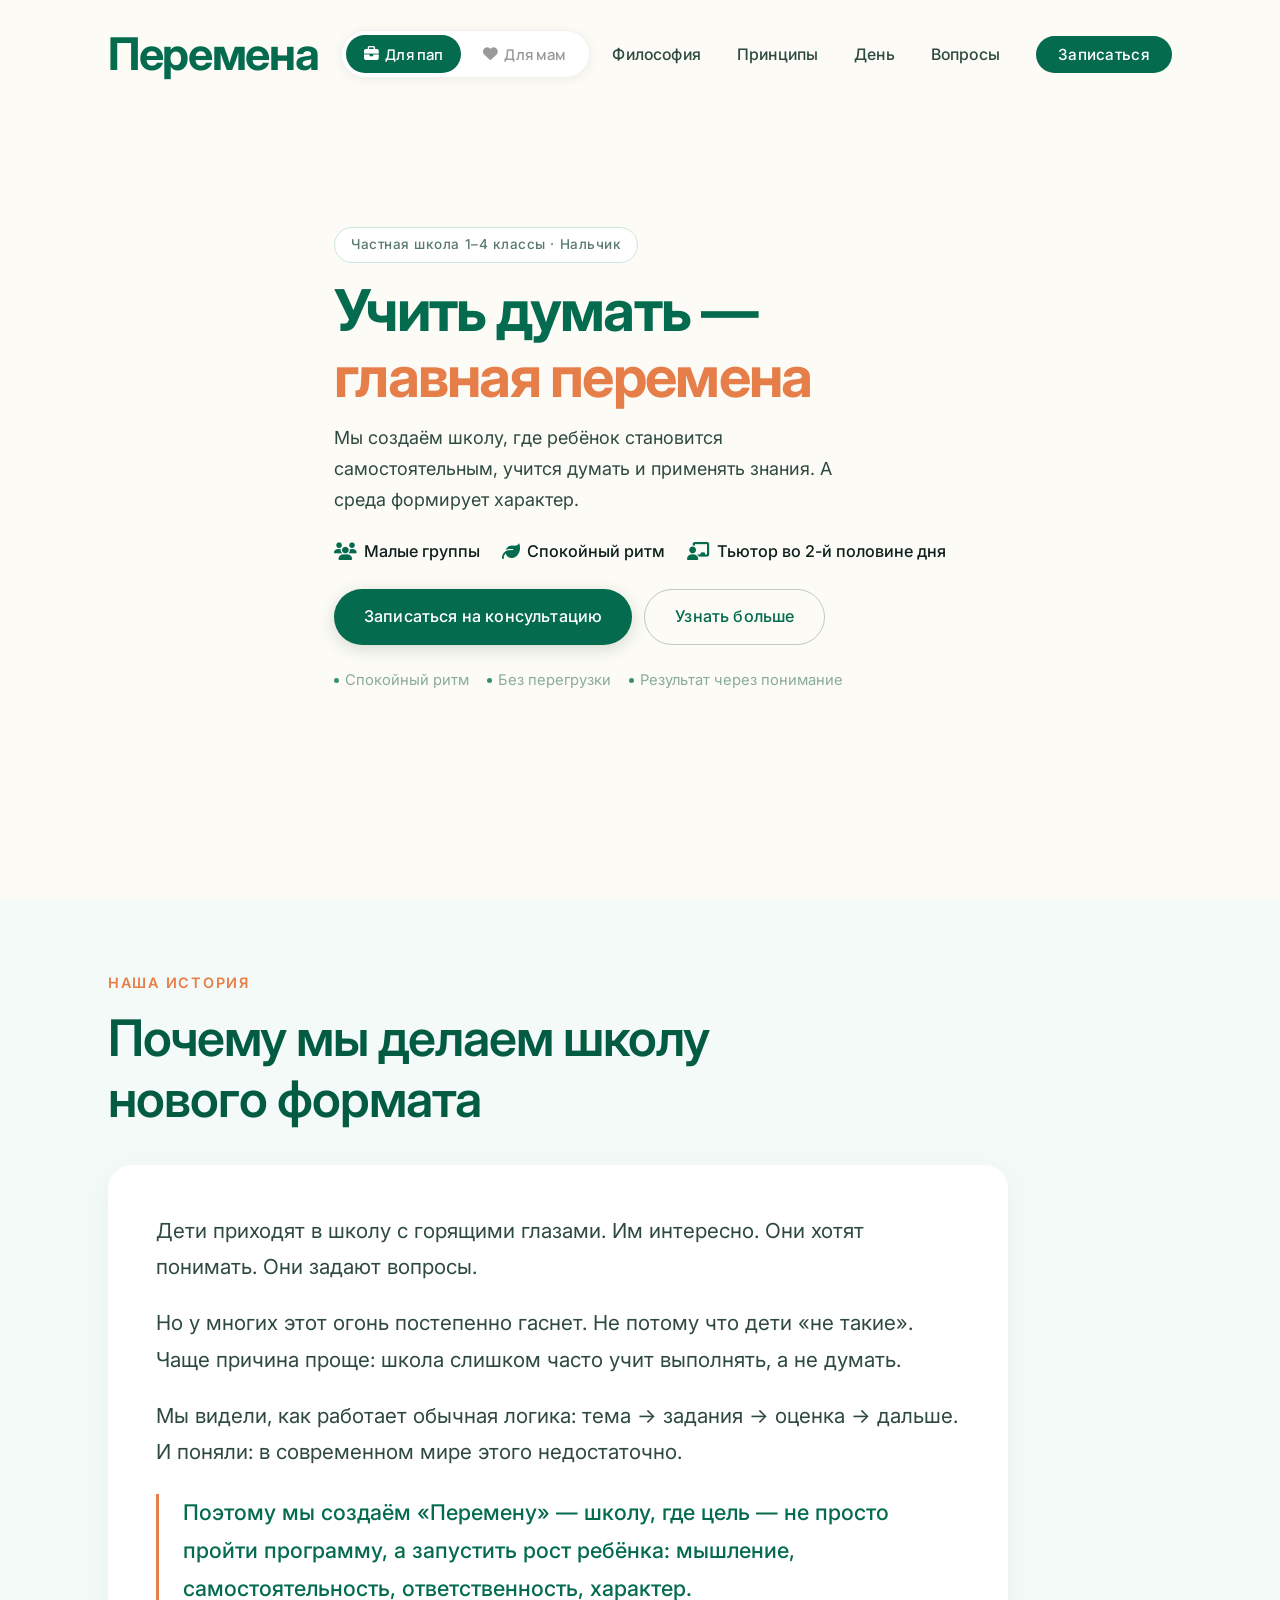
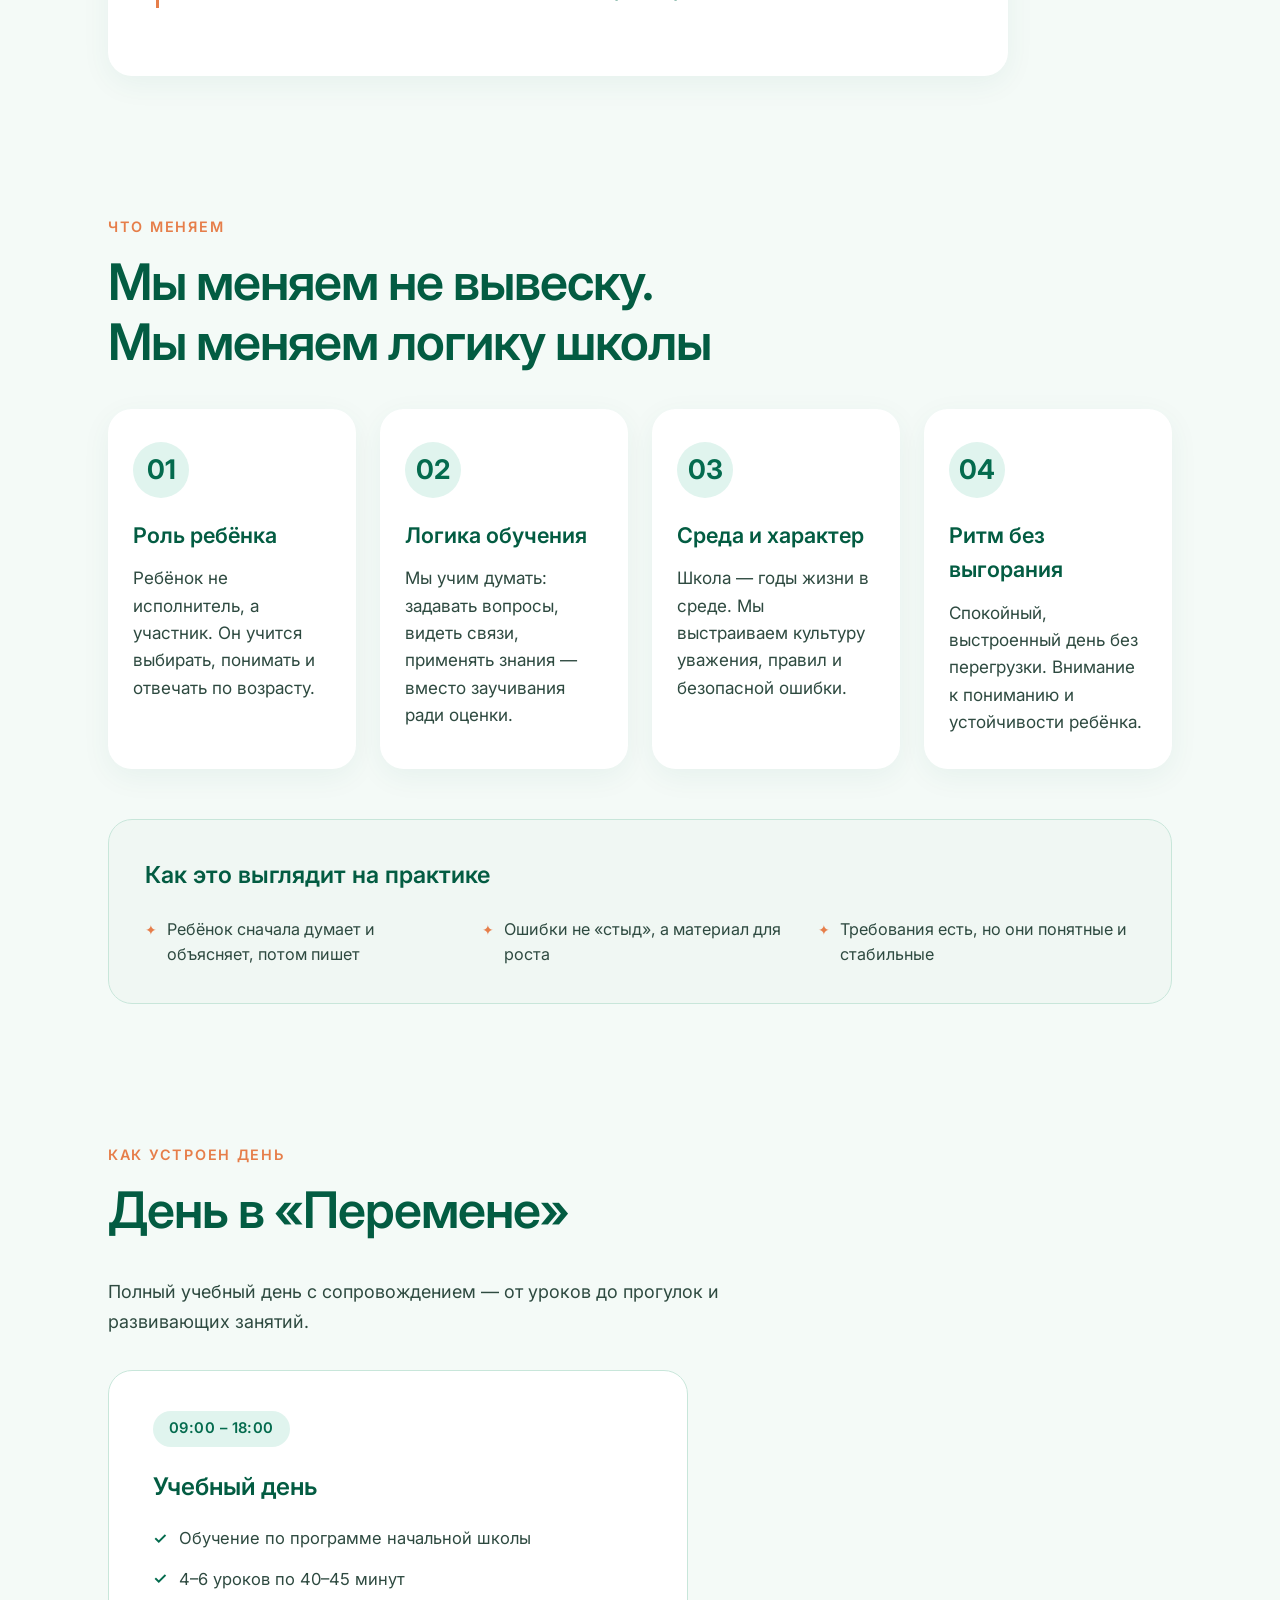
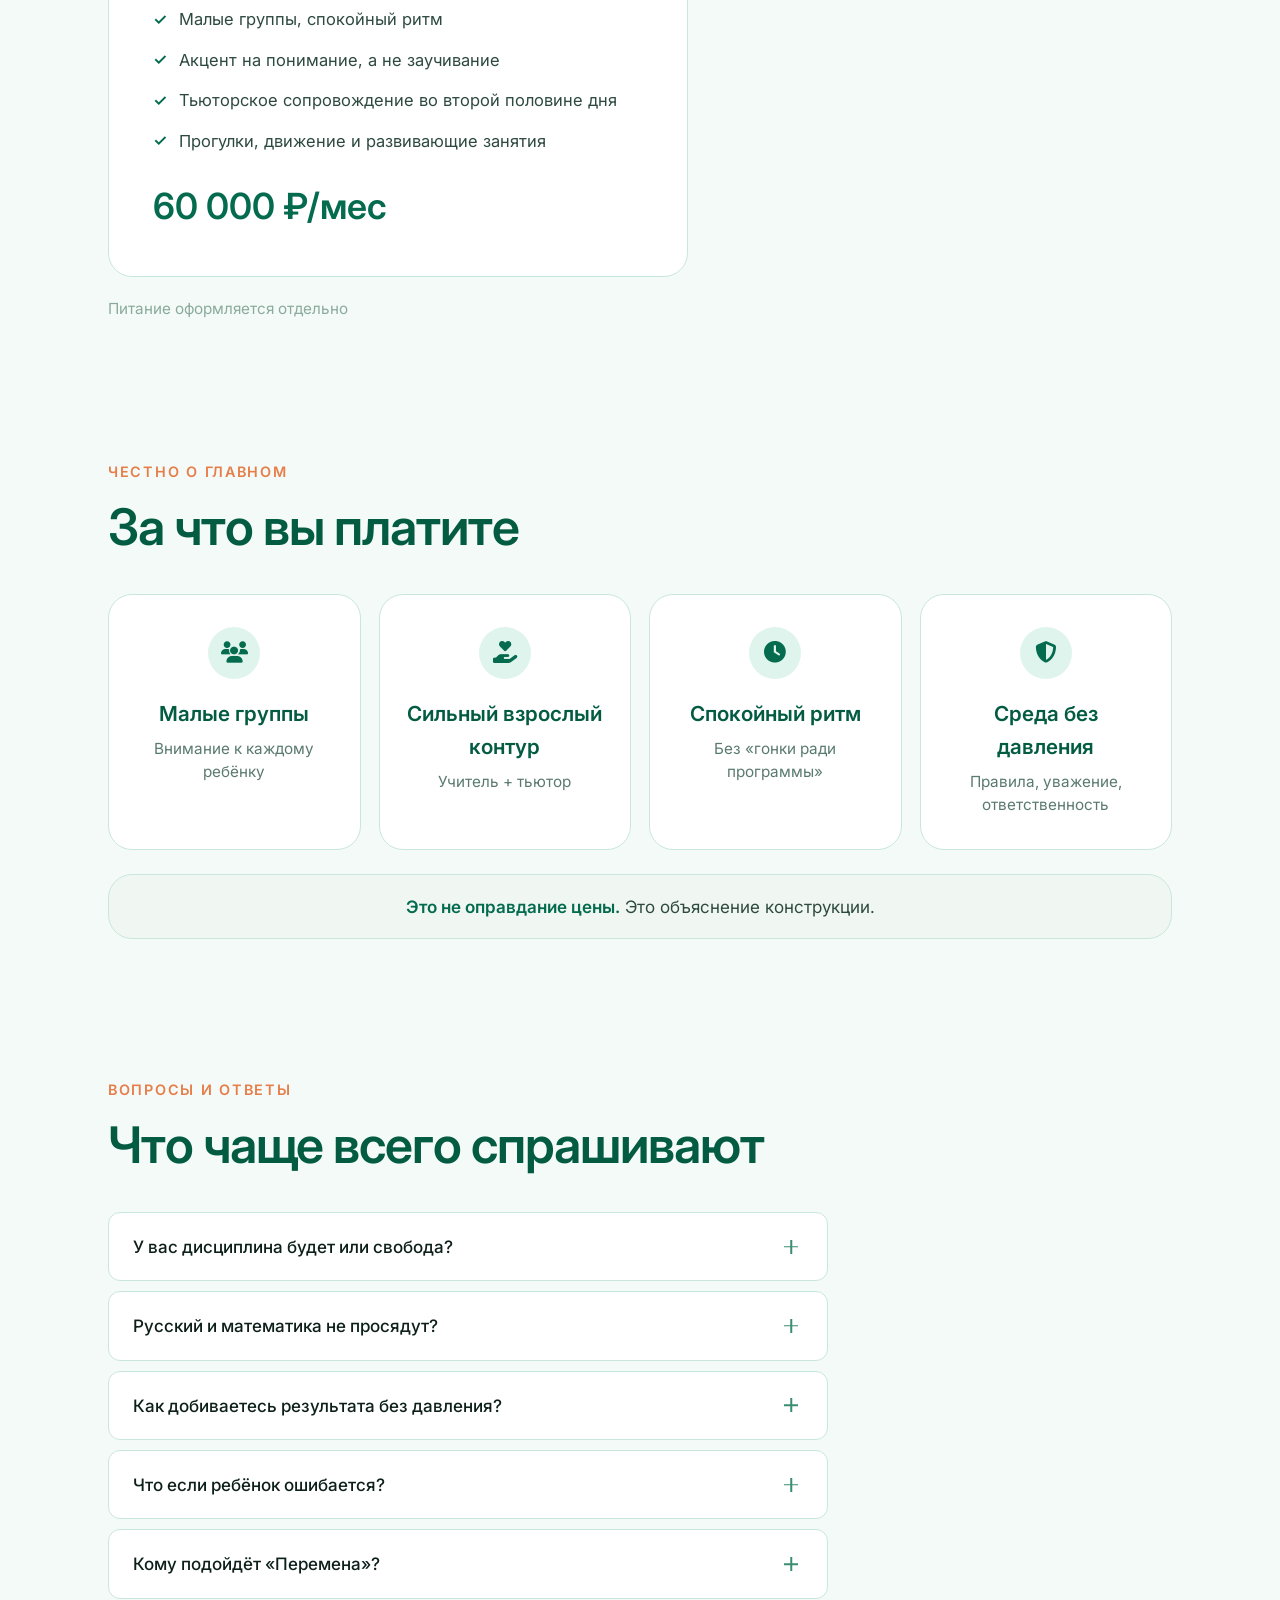
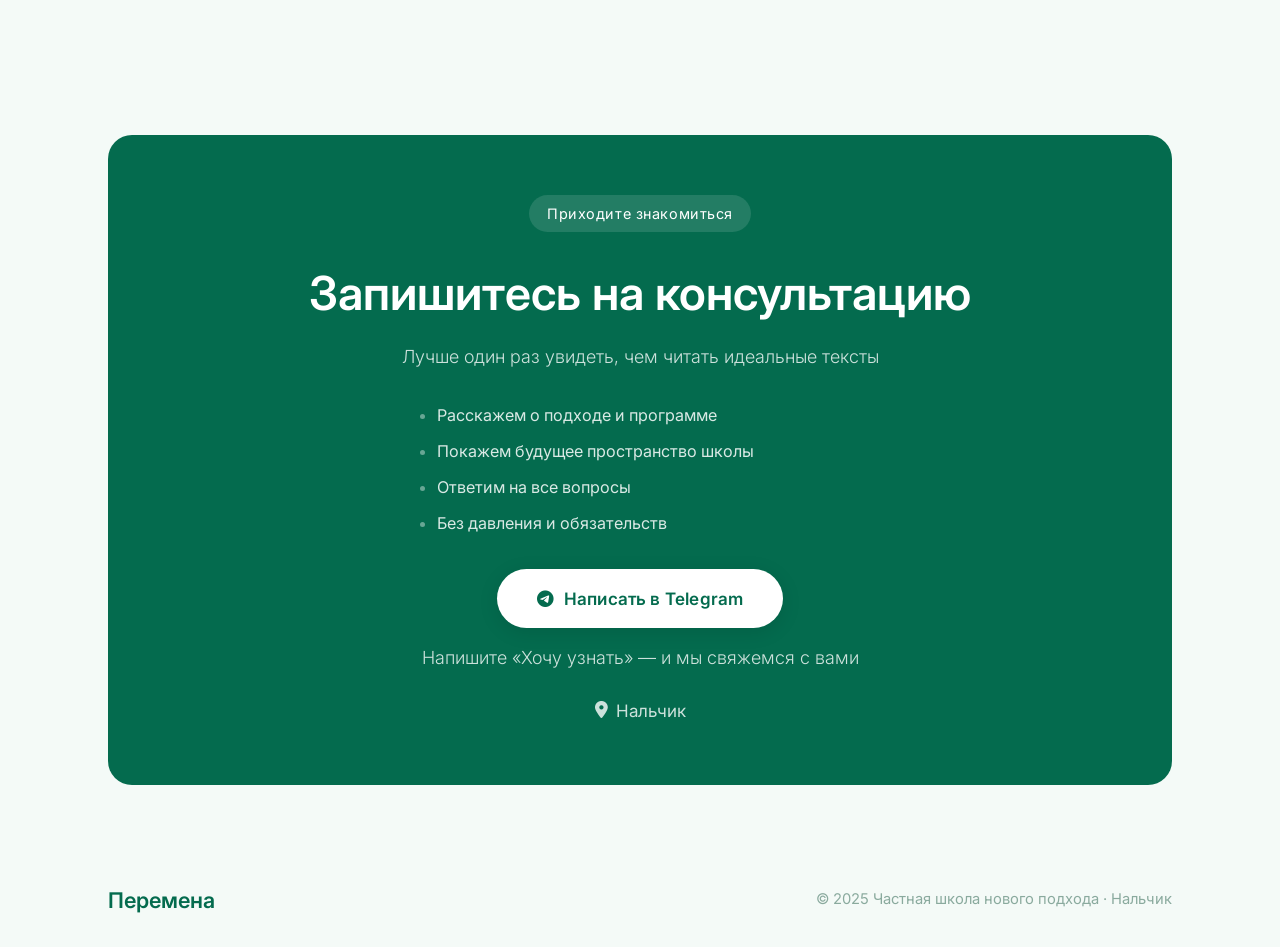
==== commit 76d4aa6c: "remove: all DOD 15 march references - Nav button: 'Записаться' instead of 'ДОД 15 марта' - Hero butt" ====
--- a/index.html
+++ b/index.html
@@ -31,7 +31,7 @@
                     <li><a href="#changes" class="nav-link">Принципы</a></li>
                     <li><a href="#schedule" class="nav-link">День</a></li>
                     <li><a href="#faq" class="nav-link">Вопросы</a></li>
-                    <li><a href="#cta" class="nav-link btn-nav">ДОД 15 марта</a></li>
+                    <li><a href="#cta" class="nav-link btn-nav">Записаться</a></li>
                 </ul>
             </div>
             <div class="nav-toggle" id="navToggle">
@@ -56,7 +56,7 @@
                     <div class="feature mom-content"><i class="fas fa-heart"></i> Забота и внимание</div>
                 </div>
                 <div class="hero-buttons dad-content">
-                    <a href="#cta" class="btn btn-primary">Записаться на ДОД 15 марта</a>
+                    <a href="#cta" class="btn btn-primary">Записаться на консультацию</a>
                     <a href="#why" class="btn btn-outline">Узнать больше</a>
                 </div>
                 <div class="hero-buttons mom-content">
@@ -230,18 +230,17 @@
         <div class="container">
             <div class="cta-card dad-content anim-up">
                 <span class="cta-badge">Приходите знакомиться</span>
-                <h2>День открытых дверей</h2>
-                <div class="cta-date">15 марта, 15:00</div>
+                <h2>Запишитесь на консультацию</h2>
                 <p>Лучше один раз увидеть, чем читать идеальные тексты</p>
                 <div class="cta-program">
-                    <div class="program-item"><span class="program-dot"></span> 10 мин — Как мы понимаем «школу нового подхода»</div>
-                    <div class="program-item"><span class="program-dot"></span> 15 мин — Как устроен учебный день</div>
-                    <div class="program-item"><span class="program-dot"></span> 20 мин — Ответы на вопросы</div>
-                    <div class="program-item"><span class="program-dot"></span> 10 мин — Знакомство с пространством</div>
-                </div>
-                <a href="#" class="btn btn-cta"><i class="fab fa-telegram"></i> Записаться в Telegram</a>
-                <p class="cta-note">Напишите «ДОД 15 марта» — и мы подтвердим участие</p>
-                <div class="cta-address"><i class="fas fa-map-marker-alt"></i><span>Нальчик, адрес после записи</span></div>
+                    <div class="program-item"><span class="program-dot"></span> Расскажем о подходе и программе</div>
+                    <div class="program-item"><span class="program-dot"></span> Покажем будущее пространство школы</div>
+                    <div class="program-item"><span class="program-dot"></span> Ответим на все вопросы</div>
+                    <div class="program-item"><span class="program-dot"></span> Без давления и обязательств</div>
+                </div>
+                <a href="#" class="btn btn-cta"><i class="fab fa-telegram"></i> Написать в Telegram</a>
+                <p class="cta-note">Напишите «Хочу узнать» — и мы свяжемся с вами</p>
+                <div class="cta-address"><i class="fas fa-map-marker-alt"></i><span>Нальчик</span></div>
             </div>
             <div class="cta-card cta-card-mom mom-content anim-up">
                 <span class="cta-badge">Приходите познакомиться</span>
